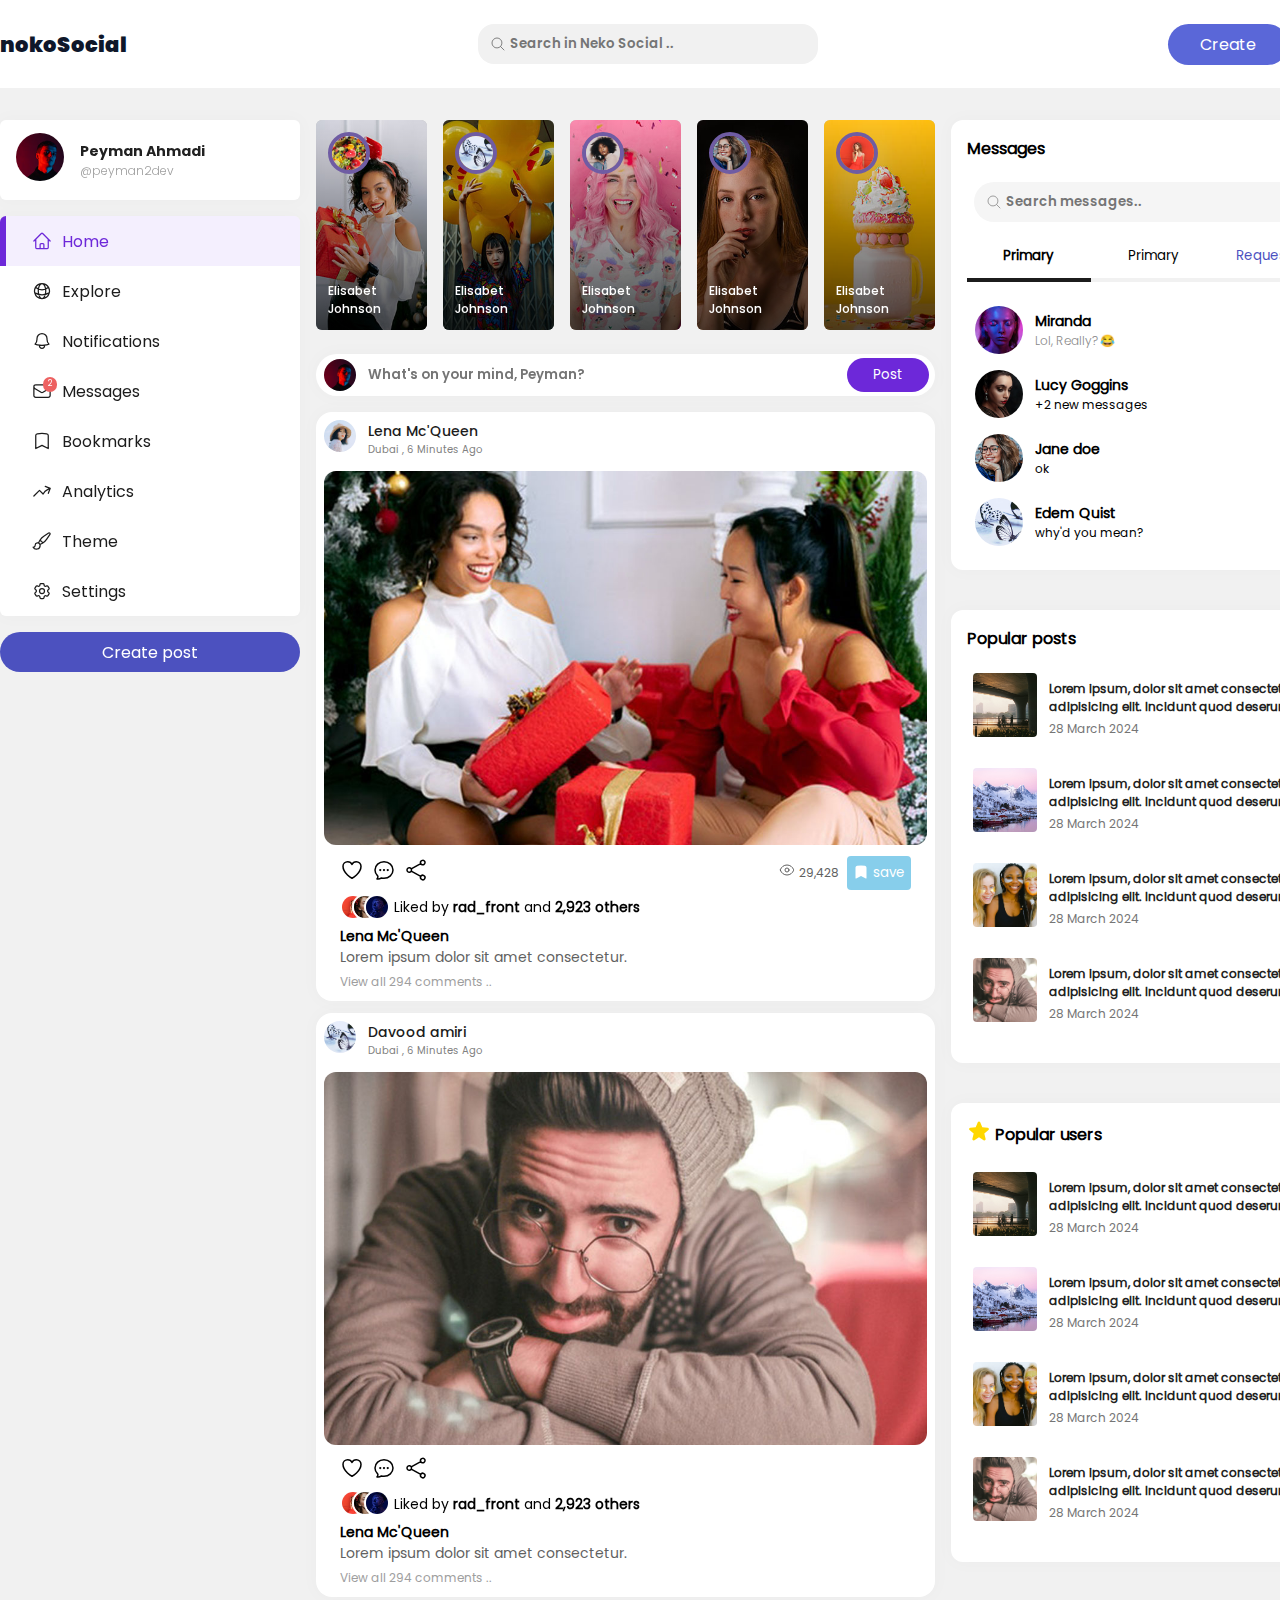
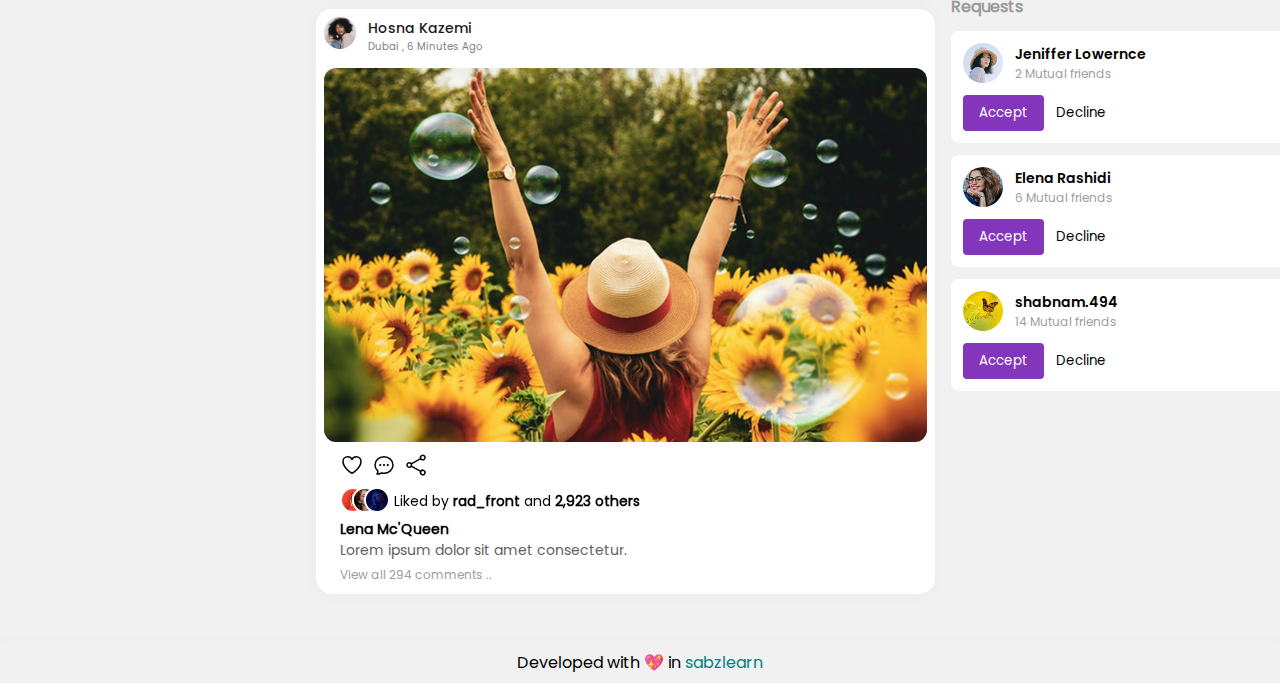
==== index.html @ 1fcd64a7 "Initial App" ====
<!DOCTYPE html>
<html lang="en">
  <head>
    <meta charset="UTF-8" />
    <meta name="viewport" content="width=device-width, initial-scale=1.0" />
    <title>Social App</title>
    <link rel="stylesheet" href="/public/css/index.css" />
    <link rel="stylesheet" href="/public/css/styles.css" />
  </head>

  <body>
    <!-- Header/navbar -->
    <header>
      <nav class="w-full flex-between py-5 container">
        <div>
          <a href="/index.html" class="logo text-xl"> nokoSocial </a>
        </div>
        <div class="relative search-box rounded-xl flex items-center">
          <span class="absolute search-icon top-2-5 left-3">
            <svg
              xmlns="http://www.w3.org/2000/svg"
              fill="none"
              viewBox="0 0 24 24"
              stroke-width="1.5"
              stroke="currentColor"
              class="w-4 h-4"
            >
              <path
                stroke-linecap="round"
                stroke-linejoin="round"
                d="m21 21-5.197-5.197m0 0A7.5 7.5 0 1 0 5.196 5.196a7.5 7.5 0 0 0 10.607 10.607Z"
              />
            </svg>
          </span>
          <input
            placeholder="Search in Neko Social .."
            type="text"
            class="bg-transparent px-8 w-full h-full"
          />
        </div>
        <div class="flex gap-6 items-center">
          <a
            class="create-button bg-indigo-600"
            href="/src/Pages/PostUpload/index.html"
          >
            Create
          </a>
          <div class="w-12 h-12 rounded-full overflow-hidden rounded-full">
            <button
              id="profileButton"
              class="w-full h-full bg-transparent border-none"
            >
              <img
                src="/public/images/profile-8.jpg"
                class="object-cover"
                alt="profile cover"
              />
            </button>
          </div>
        </div>
      </nav>
    </header>

    <!-- Main -->
    <main class="flex gap-4 container my-8">
      <!-- Sidebar -->
      <aside id="sidebar">
        <!-- Profile Card -->
        <article class="profile-card shadow px-4">
          <div>
            <img
              src="/public/images/profile-8.jpg"
              class="w-12 h-12 rounded-full"
              alt="Peyman Ahmadi"
            />
          </div>
          <div>
            <p
              class="user-profile-name text-gray-900 font-Poppins-Bold text-sm"
            >
              Peyman Ahmadi
            </p>
            <p class="font-Poppins-Light text-xs text-gray-500">@peyman2dev</p>
          </div>
        </article>

        <!-- Website Main Links -->
        <section class="my-4 shadow overflow-hidden" id="sidebar-links">
          <div>
            <a class="nav-link active-tab" href="/index.html">
              <div class="flex-center">
                <svg
                  xmlns="http://www.w3.org/2000/svg"
                  fill="none"
                  viewBox="0 0 24 24"
                  stroke-width="1.5"
                  stroke="currentColor"
                  class="w-5 h-5"
                >
                  <path
                    stroke-linecap="round"
                    stroke-linejoin="round"
                    d="m2.25 12 8.954-8.955c.44-.439 1.152-.439 1.591 0L21.75 12M4.5 9.75v10.125c0 .621.504 1.125 1.125 1.125H9.75v-4.875c0-.621.504-1.125 1.125-1.125h2.25c.621 0 1.125.504 1.125 1.125V21h4.125c.621 0 1.125-.504 1.125-1.125V9.75M8.25 21h8.25"
                  />
                </svg>
              </div>
              <div>Home</div>
            </a>
          </div>
          <div>
            <a class="nav-link" href="javascript:void(0)">
              <div class="flex-center">
                <svg
                  xmlns="http://www.w3.org/2000/svg"
                  fill="none"
                  viewBox="0 0 24 24"
                  stroke-width="1.5"
                  stroke="currentColor"
                  class="w-5 h-5"
                >
                  <path
                    stroke-linecap="round"
                    stroke-linejoin="round"
                    d="M12 21a9.004 9.004 0 0 0 8.716-6.747M12 21a9.004 9.004 0 0 1-8.716-6.747M12 21c2.485 0 4.5-4.03 4.5-9S14.485 3 12 3m0 18c-2.485 0-4.5-4.03-4.5-9S9.515 3 12 3m0 0a8.997 8.997 0 0 1 7.843 4.582M12 3a8.997 8.997 0 0 0-7.843 4.582m15.686 0A11.953 11.953 0 0 1 12 10.5c-2.998 0-5.74-1.1-7.843-2.918m15.686 0A8.959 8.959 0 0 1 21 12c0 .778-.099 1.533-.284 2.253m0 0A17.919 17.919 0 0 1 12 16.5c-3.162 0-6.133-.815-8.716-2.247m0 0A9.015 9.015 0 0 1 3 12c0-1.605.42-3.113 1.157-4.418"
                  />
                </svg>
              </div>
              <div>Explore</div>
            </a>
          </div>
          <div>
            <a class="nav-link" href="javascript:void(0)">
              <div class="flex-center">
                <svg
                  xmlns="http://www.w3.org/2000/svg"
                  fill="none"
                  viewBox="0 0 24 24"
                  stroke-width="1.5"
                  stroke="currentColor"
                  class="w-5 h-5"
                >
                  <path
                    stroke-linecap="round"
                    stroke-linejoin="round"
                    d="M14.857 17.082a23.848 23.848 0 0 0 5.454-1.31A8.967 8.967 0 0 1 18 9.75V9A6 6 0 0 0 6 9v.75a8.967 8.967 0 0 1-2.312 6.022c1.733.64 3.56 1.085 5.455 1.31m5.714 0a24.255 24.255 0 0 1-5.714 0m5.714 0a3 3 0 1 1-5.714 0"
                  />
                </svg>
              </div>
              <div>Notifications</div>
            </a>
          </div>
          <div>
            <a class="nav-link" href="javascript:void(0)">
              <div class="relative flex-center">
                <svg
                  xmlns="http://www.w3.org/2000/svg"
                  fill="none"
                  viewBox="0 0 24 24"
                  stroke-width="1.5"
                  stroke="currentColor"
                  class="w-5 h-5"
                >
                  <path
                    stroke-linecap="round"
                    stroke-linejoin="round"
                    d="M21.75 6.75v10.5a2.25 2.25 0 0 1-2.25 2.25h-15a2.25 2.25 0 0 1-2.25-2.25V6.75m19.5 0A2.25 2.25 0 0 0 19.5 4.5h-15a2.25 2.25 0 0 0-2.25 2.25m19.5 0v.243a2.25 2.25 0 0 1-1.07 1.916l-7.5 4.615a2.25 2.25 0 0 1-2.36 0L3.32 8.91a2.25 2.25 0 0 1-1.07-1.916V6.75"
                  />
                </svg>

                <div class="absolute messages-count">2</div>
              </div>
              <div>Messages</div>
            </a>
          </div>
          <div>
            <a class="nav-link" href="/src/Pages/Bookmarks/index.html">
              <div class="flex-center">
                <svg
                  xmlns="http://www.w3.org/2000/svg"
                  fill="none"
                  viewBox="0 0 24 24"
                  stroke-width="1.5"
                  stroke="currentColor"
                  class="w-5 h-5"
                >
                  <path
                    stroke-linecap="round"
                    stroke-linejoin="round"
                    d="M17.593 3.322c1.1.128 1.907 1.077 1.907 2.185V21L12 17.25 4.5 21V5.507c0-1.108.806-2.057 1.907-2.185a48.507 48.507 0 0 1 11.186 0Z"
                  />
                </svg>
              </div>
              <div>Bookmarks</div>
            </a>
          </div>
          <div>
            <a class="nav-link" href="javascript:void(0)">
              <div class="flex-center">
                <svg
                  xmlns="http://www.w3.org/2000/svg"
                  fill="none"
                  viewBox="0 0 24 24"
                  stroke-width="1.5"
                  stroke="currentColor"
                  class="w-5 h-5"
                >
                  <path
                    stroke-linecap="round"
                    stroke-linejoin="round"
                    d="M2.25 18 9 11.25l4.306 4.306a11.95 11.95 0 0 1 5.814-5.518l2.74-1.22m0 0-5.94-2.281m5.94 2.28-2.28 5.941"
                  />
                </svg>
              </div>
              <div>Analytics</div>
            </a>
          </div>
          <div>
            <a id="themeButton" class="nav-link" href="javascript:void(0)">
              <div class="flex-center">
                <svg
                  xmlns="http://www.w3.org/2000/svg"
                  fill="none"
                  viewBox="0 0 24 24"
                  stroke-width="1.5"
                  stroke="currentColor"
                  class="w-5 h-5"
                >
                  <path
                    stroke-linecap="round"
                    stroke-linejoin="round"
                    d="M9.53 16.122a3 3 0 0 0-5.78 1.128 2.25 2.25 0 0 1-2.4 2.245 4.5 4.5 0 0 0 8.4-2.245c0-.399-.078-.78-.22-1.128Zm0 0a15.998 15.998 0 0 0 3.388-1.62m-5.043-.025a15.994 15.994 0 0 1 1.622-3.395m3.42 3.42a15.995 15.995 0 0 0 4.764-4.648l3.876-5.814a1.151 1.151 0 0 0-1.597-1.597L14.146 6.32a15.996 15.996 0 0 0-4.649 4.763m3.42 3.42a6.776 6.776 0 0 0-3.42-3.42"
                  />
                </svg>
              </div>
              <p>Theme</p>
            </a>
          </div>
          <div>
            <a class="nav-link" href="javascript:void(0)">
              <div class="flex-center">
                <svg
                  xmlns="http://www.w3.org/2000/svg"
                  fill="none"
                  viewBox="0 0 24 24"
                  stroke-width="1.5"
                  stroke="currentColor"
                  class="w-5 h-5"
                >
                  <path
                    stroke-linecap="round"
                    stroke-linejoin="round"
                    d="M9.594 3.94c.09-.542.56-.94 1.11-.94h2.593c.55 0 1.02.398 1.11.94l.213 1.281c.063.374.313.686.645.87.074.04.147.083.22.127.325.196.72.257 1.075.124l1.217-.456a1.125 1.125 0 0 1 1.37.49l1.296 2.247a1.125 1.125 0 0 1-.26 1.431l-1.003.827c-.293.241-.438.613-.43.992a7.723 7.723 0 0 1 0 .255c-.008.378.137.75.43.991l1.004.827c.424.35.534.955.26 1.43l-1.298 2.247a1.125 1.125 0 0 1-1.369.491l-1.217-.456c-.355-.133-.75-.072-1.076.124a6.47 6.47 0 0 1-.22.128c-.331.183-.581.495-.644.869l-.213 1.281c-.09.543-.56.94-1.11.94h-2.594c-.55 0-1.019-.398-1.11-.94l-.213-1.281c-.062-.374-.312-.686-.644-.87a6.52 6.52 0 0 1-.22-.127c-.325-.196-.72-.257-1.076-.124l-1.217.456a1.125 1.125 0 0 1-1.369-.49l-1.297-2.247a1.125 1.125 0 0 1 .26-1.431l1.004-.827c.292-.24.437-.613.43-.991a6.932 6.932 0 0 1 0-.255c.007-.38-.138-.751-.43-.992l-1.004-.827a1.125 1.125 0 0 1-.26-1.43l1.297-2.247a1.125 1.125 0 0 1 1.37-.491l1.216.456c.356.133.751.072 1.076-.124.072-.044.146-.086.22-.128.332-.183.582-.495.644-.869l.214-1.28Z"
                  />
                  <path
                    stroke-linecap="round"
                    stroke-linejoin="round"
                    d="M15 12a3 3 0 1 1-6 0 3 3 0 0 1 6 0Z"
                  />
                </svg>
              </div>
              <div>Settings</div>
            </a>
          </div>
        </section>

        <!-- Create a post -->
        <a
          href="/src/Pages/PostUpload/index.html"
          class="h-10 post-create rounded-2xl flex-center text-white bg-indigo-700"
        >
          Create post
        </a>
      </aside>

      <!-- Content / Feeds / Posts -->
      <section id="content">
        <!-- Stories -->
        <div id="stories" class="gap-4">
          <article class="story-card">
            <!-- background -->
            <span class="story-image-card">
              <img
                src="/public/images/story-1.jpg"
                alt="story image"
                class="story-image"
              />
            </span>
            <!-- Profile cover -->
            <div class="story-content">
              <div>
                <img
                  src="/public/images/profile-13.jpg"
                  class="story-profile"
                  alt=""
                />
              </div>

              <div class="story-username">Elisabet Johnson</div>
            </div>
            <div class="gradient-bg"></div>
          </article>
          <article class="story-card">
            <!-- background -->
            <span class="story-image-card">
              <img
                src="/public/images/story-2.jpg"
                alt="story image"
                class="story-image"
              />
            </span>
            <div class="story-content">
              <!-- Profile cover -->
              <div>
                <img
                  src="/public/images/profile-2.jpg"
                  class="story-profile"
                  alt=""
                />
              </div>

              <div class="story-username">Elisabet Johnson</div>
            </div>
            <div class="gradient-bg"></div>
          </article>

          <article class="story-card">
            <!-- background -->
            <span class="story-image-card">
              <img
                src="/public/images/story-3.jpg"
                alt="story image"
                class="story-image"
              />
            </span>
            <div class="story-content">
              <!-- Profile cover -->
              <div>
                <img
                  src="/public/images/profile-3.jpg"
                  class="story-profile"
                  alt=""
                />
              </div>

              <div class="story-username">Elisabet Johnson</div>
            </div>
            <div class="gradient-bg"></div>
          </article>

          <article class="story-card">
            <!-- background -->
            <span class="story-image-card">
              <img
                src="/public/images/story-4.jpg"
                alt="story image"
                class="story-image"
              />
            </span>
            <div class="story-content">
              <!-- Profile cover -->
              <div>
                <img
                  src="/public/images/profile-4.jpg"
                  class="story-profile"
                  alt=""
                />
              </div>

              <div class="story-username">Elisabet Johnson</div>
            </div>
            <div class="gradient-bg"></div>
          </article>

          <article class="story-card">
            <!-- background -->
            <span class="story-image-card">
              <img
                src="./public/images/story-5.jpg"
                alt="story image"
                class="story-image"
              />
            </span>
            <div class="story-content">
              <!-- Profile cover -->
              <div>
                <img
                  src="/public/images/profile-5.jpg"
                  class="story-profile"
                  alt=""
                />
              </div>

              <div class="story-username">Elisabet Johnson</div>
            </div>
            <div class="gradient-bg"></div>
          </article>
        </div>

        <!-- Post Create -->
        <div>
          <div id="tweet-card" class="shadow flex ic">
            <div class="h-full flex-center absolute left-2">
              <span class="w-8 h-8 rounded-full overflow-hidden">
                <img
                  src="/public/images/profile-8.jpg"
                  class="object-cover"
                  alt=""
                />
              </span>
            </div>
            <input
              type="text"
              class="tweet-input"
              placeholder="What's on your mind, Peyman?"
            />
            <button id="tweet-button">Post</button>
          </div>
        </div>

        <!-- Feeds / Posts -->
        <section id="feeds">
          <!-- Feed Card -->
          <article class="feed-card shadow">
            <!-- Feed header -->
            <header>
              <a
                href="/src/Pages/Profiles/Hosna/index.html"
                class="flex items-center gap-3"
              >
                <div>
                  <img
                    src="/public/images/profile-1.jpg"
                    alt="Profile card"
                    class="w-8 rounded-full"
                  />
                </div>
                <div>
                  <p class="font-Poppins-Medium text-sm twitter-name">
                    Lena Mc'Queen
                  </p>
                  <p class="tweet-time">
                    <span>Dubai</span>
                    ,
                    <span>6 Minutes Ago</span>
                  </p>
                </div>
              </a>
            </header>

            <!-- Feed body -->
            <main class="tweet-body">
              <img
                clas
                src="/public/images/feed-1.jpg"
                class="tweet-image object-cover"
                alt=""
              />
            </main>

            <!-- Feed footer -->
            <footer class="px-4">
              <!-- Like & Comment Share / Views & Save Button -->
              <section class="flex items-center justify-between">
                <div class="flex items-center gap-2">
                  <button title="like" class="max-w-max">
                    <svg
                      xmlns="http://www.w3.org/2000/svg"
                      fill="none"
                      viewBox="0 0 24 24"
                      stroke-width="1.5"
                      stroke="currentColor"
                      class="w-6 h-6"
                    >
                      <path
                        stroke-linecap="round"
                        stroke-linejoin="round"
                        d="M21 8.25c0-2.485-2.099-4.5-4.688-4.5-1.935 0-3.597 1.126-4.312 2.733-.715-1.607-2.377-2.733-4.313-2.733C5.1 3.75 3 5.765 3 8.25c0 7.22 9 12 9 12s9-4.78 9-12Z"
                      />
                    </svg>
                  </button>
                  <button title="comment" class="max-w-max">
                    <svg
                      xmlns="http://www.w3.org/2000/svg"
                      fill="none"
                      viewBox="0 0 24 24"
                      stroke-width="1.5"
                      stroke="currentColor"
                      class="w-6 h-6"
                    >
                      <path
                        stroke-linecap="round"
                        stroke-linejoin="round"
                        d="M8.625 12a.375.375 0 1 1-.75 0 .375.375 0 0 1 .75 0Zm0 0H8.25m4.125 0a.375.375 0 1 1-.75 0 .375.375 0 0 1 .75 0Zm0 0H12m4.125 0a.375.375 0 1 1-.75 0 .375.375 0 0 1 .75 0Zm0 0h-.375M21 12c0 4.556-4.03 8.25-9 8.25a9.764 9.764 0 0 1-2.555-.337A5.972 5.972 0 0 1 5.41 20.97a5.969 5.969 0 0 1-.474-.065 4.48 4.48 0 0 0 .978-2.025c.09-.457-.133-.901-.467-1.226C3.93 16.178 3 14.189 3 12c0-4.556 4.03-8.25 9-8.25s9 3.694 9 8.25Z"
                      />
                    </svg>
                  </button>
                  <button title="comment" class="max-w-max">
                    <svg
                      xmlns="http://www.w3.org/2000/svg"
                      fill="none"
                      viewBox="0 0 24 24"
                      stroke-width="1.5"
                      stroke="currentColor"
                      class="w-6 h-6"
                    >
                      <path
                        stroke-linecap="round"
                        stroke-linejoin="round"
                        d="M7.217 10.907a2.25 2.25 0 1 0 0 2.186m0-2.186c.18.324.283.696.283 1.093s-.103.77-.283 1.093m0-2.186 9.566-5.314m-9.566 7.5 9.566 5.314m0 0a2.25 2.25 0 1 0 3.935 2.186 2.25 2.25 0 0 0-3.935-2.186Zm0-12.814a2.25 2.25 0 1 0 3.933-2.185 2.25 2.25 0 0 0-3.933 2.185Z"
                      />
                    </svg>
                  </button>
                </div>

                <!-- Views, Save -->
                <div class="flex items-center gap-2 justify-between">
                  <!-- Views -->
                  <div class="flex items-center gap-1 text-xs text-gray-700">
                    <span>
                      <svg
                        xmlns="http://www.w3.org/2000/svg"
                        fill="none"
                        viewBox="0 0 24 24"
                        stroke-width="1.5"
                        stroke="currentColor"
                        class="w-4 h-4"
                      >
                        <path
                          stroke-linecap="round"
                          stroke-linejoin="round"
                          d="M2.036 12.322a1.012 1.012 0 0 1 0-.639C3.423 7.51 7.36 4.5 12 4.5c4.638 0 8.573 3.007 9.963 7.178.07.207.07.431 0 .639C20.577 16.49 16.64 19.5 12 19.5c-4.638 0-8.573-3.007-9.963-7.178Z"
                        />
                        <path
                          stroke-linecap="round"
                          stroke-linejoin="round"
                          d="M15 12a3 3 0 1 1-6 0 3 3 0 0 1 6 0Z"
                        />
                      </svg>
                    </span>
                    <span class="text-xs"> 29,428 </span>
                  </div>

                  <!-- save button -->
                  <div class="max-h-max">
                    <button class="save-button">
                      <span>
                        <svg
                          xmlns="http://www.w3.org/2000/svg"
                          viewBox="0 0 24 24"
                          fill="currentColor"
                          class="w-4 h-4"
                        >
                          <path
                            fill-rule="evenodd"
                            d="M6.32 2.577a49.255 49.255 0 0 1 11.36 0c1.497.174 2.57 1.46 2.57 2.93V21a.75.75 0 0 1-1.085.67L12 18.089l-7.165 3.583A.75.75 0 0 1 3.75 21V5.507c0-1.47 1.073-2.756 2.57-2.93Z"
                            clip-rule="evenodd"
                          />
                        </svg>
                      </span>
                      <span> save </span>
                    </button>
                  </div>
                </div>
              </section>

              <!-- Likes count -->
              <div class="mt-1 flex items-center relative">
                <div class="liked-by-wrapper relative block">
                  <span>
                    <img
                      src="./public/images/profile-5.jpg"
                      class="likedBy"
                      alt=""
                    />
                  </span>
                  <span>
                    <img
                      src="./public/images/profile-6.jpg"
                      class="likedBy left-3 z-10"
                      alt=""
                    />
                  </span>
                  <span> </span>
                  <img
                    src="./public/images/profile-7.jpg"
                    class="likedBy left-6 z-20"
                    alt=""
                  />
                </div>

                <div class="text-sm">
                  <span> Liked by </span>
                  <span>
                    <strong> rad_front </strong>
                  </span>
                  <span> and </span>
                  <span>
                    <strong> 2,923 others </strong>
                  </span>
                </div>
              </div>

              <!-- User Infos (name, description) -->
              <div class="mt-1 text-sm gap-1">
                <span>
                  <strong> Lena Mc'Queen </strong>
                </span>
                <p class="text-gray-700">
                  Lorem ipsum dolor sit amet consectetur.
                </p>
              </div>

              <!-- View all comments -->
              <div>
                <button class="text-xs max-w-max text-gray-500">
                  View all 294 comments ..
                </button>
              </div>
            </footer>
          </article>

          <!-- Feed Card -->
          <article class="feed-card shadow">
            <header>
              <a
                href="/src/Pages/Profiles/Hosna/index.html"
                class="flex items-center gap-3"
              >
                <div>
                  <img
                    src="/public/images/profile-2.jpg"
                    alt="Profile card"
                    class="w-8 rounded-full"
                  />
                </div>
                <div>
                  <p class="font-Poppins-Medium text-sm twitter-name">
                    Davood amiri
                  </p>
                  <p class="tweet-time">
                    <span>Dubai</span>
                    ,
                    <span>6 Minutes Ago</span>
                  </p>
                </div>
              </a>
            </header>
            <main class="tweet-body">
              <img
                clas
                src="/public/images/feed-2.jpg"
                class="tweet-image object-cover"
                alt=""
              />
            </main>
            <footer class="px-4">
              <div class="flex items-center gap-2">
                <button title="like" class="max-w-max">
                  <svg
                    xmlns="http://www.w3.org/2000/svg"
                    fill="none"
                    viewBox="0 0 24 24"
                    stroke-width="1.5"
                    stroke="currentColor"
                    class="w-6 h-6"
                  >
                    <path
                      stroke-linecap="round"
                      stroke-linejoin="round"
                      d="M21 8.25c0-2.485-2.099-4.5-4.688-4.5-1.935 0-3.597 1.126-4.312 2.733-.715-1.607-2.377-2.733-4.313-2.733C5.1 3.75 3 5.765 3 8.25c0 7.22 9 12 9 12s9-4.78 9-12Z"
                    />
                  </svg>
                </button>
                <button title="comment" class="max-w-max">
                  <svg
                    xmlns="http://www.w3.org/2000/svg"
                    fill="none"
                    viewBox="0 0 24 24"
                    stroke-width="1.5"
                    stroke="currentColor"
                    class="w-6 h-6"
                  >
                    <path
                      stroke-linecap="round"
                      stroke-linejoin="round"
                      d="M8.625 12a.375.375 0 1 1-.75 0 .375.375 0 0 1 .75 0Zm0 0H8.25m4.125 0a.375.375 0 1 1-.75 0 .375.375 0 0 1 .75 0Zm0 0H12m4.125 0a.375.375 0 1 1-.75 0 .375.375 0 0 1 .75 0Zm0 0h-.375M21 12c0 4.556-4.03 8.25-9 8.25a9.764 9.764 0 0 1-2.555-.337A5.972 5.972 0 0 1 5.41 20.97a5.969 5.969 0 0 1-.474-.065 4.48 4.48 0 0 0 .978-2.025c.09-.457-.133-.901-.467-1.226C3.93 16.178 3 14.189 3 12c0-4.556 4.03-8.25 9-8.25s9 3.694 9 8.25Z"
                    />
                  </svg>
                </button>
                <button title="comment" class="max-w-max">
                  <svg
                    xmlns="http://www.w3.org/2000/svg"
                    fill="none"
                    viewBox="0 0 24 24"
                    stroke-width="1.5"
                    stroke="currentColor"
                    class="w-6 h-6"
                  >
                    <path
                      stroke-linecap="round"
                      stroke-linejoin="round"
                      d="M7.217 10.907a2.25 2.25 0 1 0 0 2.186m0-2.186c.18.324.283.696.283 1.093s-.103.77-.283 1.093m0-2.186 9.566-5.314m-9.566 7.5 9.566 5.314m0 0a2.25 2.25 0 1 0 3.935 2.186 2.25 2.25 0 0 0-3.935-2.186Zm0-12.814a2.25 2.25 0 1 0 3.933-2.185 2.25 2.25 0 0 0-3.933 2.185Z"
                    />
                  </svg>
                </button>
              </div>

              <div class="mt-1 flex items-center relative">
                <div class="liked-by-wrapper relative block">
                  <span>
                    <img
                      src="./public/images/profile-5.jpg"
                      class="likedBy"
                      alt=""
                    />
                  </span>
                  <span>
                    <img
                      src="./public/images/profile-6.jpg"
                      class="likedBy left-3 z-10"
                      alt=""
                    />
                  </span>
                  <span>
                    <img
                      src="./public/images/profile-7.jpg"
                      class="likedBy left-6 z-20"
                      alt=""
                    />
                  </span>
                </div>
                <div class="text-sm">
                  <span> Liked by </span>
                  <span>
                    <strong> rad_front </strong>
                  </span>
                  <span> and </span>
                  <span>
                    <strong> 2,923 others </strong>
                  </span>
                </div>
              </div>
              <div class="mt-1 text-sm gap-1">
                <span>
                  <strong> Lena Mc'Queen </strong>
                </span>
                <p class="text-gray-700">
                  Lorem ipsum dolor sit amet consectetur.
                </p>
              </div>
              <div>
                <button class="text-xs max-w-max text-gray-500">
                  View all 294 comments ..
                </button>
              </div>
            </footer>
          </article>

          <!-- Feed Card -->
          <article class="feed-card shadow">
            <header>
              <a
                href="/src/Pages/Profiles/Hosna/index.html"
                class="flex items-center gap-3"
              >
                <div>
                  <img
                    src="/public/images/profile-3.jpg"
                    alt="Profile card"
                    class="w-8 rounded-full"
                  />
                </div>
                <div>
                  <p class="font-Poppins-Medium text-sm twitter-name">
                    Hosna Kazemi
                  </p>
                  <p class="tweet-time">
                    <span>Dubai</span>
                    ,
                    <span>6 Minutes Ago</span>
                  </p>
                </div>
              </a>
            </header>
            <main class="tweet-body">
              <img
                clas
                src="/public/images/feed-3.jpg"
                class="tweet-image object-cover"
                alt=""
              />
            </main>
            <footer class="px-4">
              <div class="flex items-center gap-2">
                <button title="like" class="max-w-max">
                  <svg
                    xmlns="http://www.w3.org/2000/svg"
                    fill="none"
                    viewBox="0 0 24 24"
                    stroke-width="1.5"
                    stroke="currentColor"
                    class="w-6 h-6"
                  >
                    <path
                      stroke-linecap="round"
                      stroke-linejoin="round"
                      d="M21 8.25c0-2.485-2.099-4.5-4.688-4.5-1.935 0-3.597 1.126-4.312 2.733-.715-1.607-2.377-2.733-4.313-2.733C5.1 3.75 3 5.765 3 8.25c0 7.22 9 12 9 12s9-4.78 9-12Z"
                    />
                  </svg>
                </button>
                <button title="comment" class="max-w-max">
                  <svg
                    xmlns="http://www.w3.org/2000/svg"
                    fill="none"
                    viewBox="0 0 24 24"
                    stroke-width="1.5"
                    stroke="currentColor"
                    class="w-6 h-6"
                  >
                    <path
                      stroke-linecap="round"
                      stroke-linejoin="round"
                      d="M8.625 12a.375.375 0 1 1-.75 0 .375.375 0 0 1 .75 0Zm0 0H8.25m4.125 0a.375.375 0 1 1-.75 0 .375.375 0 0 1 .75 0Zm0 0H12m4.125 0a.375.375 0 1 1-.75 0 .375.375 0 0 1 .75 0Zm0 0h-.375M21 12c0 4.556-4.03 8.25-9 8.25a9.764 9.764 0 0 1-2.555-.337A5.972 5.972 0 0 1 5.41 20.97a5.969 5.969 0 0 1-.474-.065 4.48 4.48 0 0 0 .978-2.025c.09-.457-.133-.901-.467-1.226C3.93 16.178 3 14.189 3 12c0-4.556 4.03-8.25 9-8.25s9 3.694 9 8.25Z"
                    />
                  </svg>
                </button>
                <button title="comment" class="max-w-max">
                  <svg
                    xmlns="http://www.w3.org/2000/svg"
                    fill="none"
                    viewBox="0 0 24 24"
                    stroke-width="1.5"
                    stroke="currentColor"
                    class="w-6 h-6"
                  >
                    <path
                      stroke-linecap="round"
                      stroke-linejoin="round"
                      d="M7.217 10.907a2.25 2.25 0 1 0 0 2.186m0-2.186c.18.324.283.696.283 1.093s-.103.77-.283 1.093m0-2.186 9.566-5.314m-9.566 7.5 9.566 5.314m0 0a2.25 2.25 0 1 0 3.935 2.186 2.25 2.25 0 0 0-3.935-2.186Zm0-12.814a2.25 2.25 0 1 0 3.933-2.185 2.25 2.25 0 0 0-3.933 2.185Z"
                    />
                  </svg>
                </button>
              </div>

              <div class="mt-1 flex items-center relative">
                <div class="liked-by-wrapper relative block">
                  <span>
                    <img
                      src="./public/images/profile-5.jpg"
                      class="likedBy"
                      alt=""
                    />
                  </span>
                  <span>
                    <img
                      src="./public/images/profile-6.jpg"
                      class="likedBy left-3 z-10"
                      alt=""
                    />
                  </span>
                  <span>
                    <img
                      src="./public/images/profile-7.jpg"
                      class="likedBy left-6 z-20"
                      alt=""
                    />
                  </span>
                </div>
                <div class="text-sm">
                  <span> Liked by </span>
                  <span>
                    <strong> rad_front </strong>
                  </span>
                  <span> and </span>
                  <span>
                    <strong> 2,923 others </strong>
                  </span>
                </div>
              </div>
              <div class="mt-1 text-sm gap-1">
                <span>
                  <strong> Lena Mc'Queen </strong>
                </span>
                <p class="text-gray-700">
                  Lorem ipsum dolor sit amet consectetur.
                </p>
              </div>
              <div>
                <button class="text-xs max-w-max text-gray-500">
                  View all 294 comments ..
                </button>
              </div>
            </footer>
          </article>
        </section>
      </section>

      <!-- (Right Sidebar) Messages, Requests -->
      <aside id="right-sidebar">
        <!-- Messages -->
        <section id="messages" class="w-full p-4 bg-white rounded-lg shadow">
          <header>
            <div class="flex justify-between">
              <p>
                <strong> Messages </strong>
              </p>
              <button class="max-w-max">
                <svg
                  xmlns="http://www.w3.org/2000/svg"
                  fill="none"
                  viewBox="0 0 24 24"
                  stroke-width="1.5"
                  stroke="currentColor"
                  class="w-6 h-6"
                >
                  <path
                    stroke-linecap="round"
                    stroke-linejoin="round"
                    d="m16.862 4.487 1.687-1.688a1.875 1.875 0 1 1 2.652 2.652L10.582 16.07a4.5 4.5 0 0 1-1.897 1.13L6 18l.8-2.685a4.5 4.5 0 0 1 1.13-1.897l8.932-8.931Zm0 0L19.5 7.125M18 14v4.75A2.25 2.25 0 0 1 15.75 21H5.25A2.25 2.25 0 0 1 3 18.75V8.25A2.25 2.25 0 0 1 5.25 6H10"
                  />
                </svg>
              </button>
            </div>
            <div class="mt-4">
              <div id="direct-search">
                <span class="absolute top-2-5 left-3 text-gray-500">
                  <svg
                    xmlns="http://www.w3.org/2000/svg"
                    fill="none"
                    viewBox="0 0 24 24"
                    stroke-width="1.5"
                    stroke="currentColor"
                    class="w-4 h-4"
                  >
                    <path
                      stroke-linecap="round"
                      stroke-linejoin="round"
                      d="m21 21-5.197-5.197m0 0A7.5 7.5 0 1 0 5.196 5.196a7.5 7.5 0 0 0 10.607 10.607Z"
                    />
                  </svg>
                </span>
                <input
                  type="text"
                  id="direact-search_input"
                  class="px-8"
                  placeholder="Search messages.."
                />
              </div>
            </div>

            <div id="direct-buttons">
              <button class="direct-button active-button">Primary</button>
              <button class="direct-button">Primary</button>
              <button class="direct-button text-indigo-700">Requests(7)</button>
            </div>
          </header>
          <main class="mt-4">
            <article class="direct-chat">
              <div class="w-12 flex-center">
                <img
                  src="/public/images/profile-10.jpg"
                  class="rounded-full object-cover"
                  alt=""
                />
              </div>
              <div>
                <p class="direct-username">
                  <strong> Miranda </strong>
                </p>
                <p class="direct-sm-message readed-msg">Lol, Really? 😂</p>
              </div>
            </article>

            <article class="direct-chat">
              <div class="w-12 flex-center">
                <img
                  src="/public/images/profile-12.jpg"
                  class="rounded-full object-cover"
                  alt=""
                />
              </div>
              <div>
                <p class="direct-username">
                  <strong> Lucy Goggins </strong>
                </p>
                <p class="direct-sm-message unread-messages">+2 new messages</p>
              </div>
            </article>

            <article class="direct-chat">
              <div class="w-12 flex-center">
                <img
                  src="/public/images/profile-4.jpg"
                  class="rounded-full object-cover"
                  alt=""
                />
              </div>
              <div>
                <p class="direct-username">
                  <strong> Jane doe </strong>
                </p>
                <p class="direct-sm-message unread-messages">ok</p>
              </div>
            </article>

            <article class="direct-chat">
              <div class="w-12 flex-center">
                <img
                  src="/public/images/profile-2.jpg"
                  class="rounded-full object-cover"
                  alt=""
                />
              </div>
              <div>
                <p class="direct-username">
                  <strong> Edem Quist </strong>
                </p>
                <p class="direct-sm-message unread-messages">why'd you mean?</p>
              </div>
            </article>
          </main>
        </section>

        <!-- Popular Posts -->
        <section
          id="popular-posts"
          class="w-full mt-10 p-4 bg-white rounded-lg shadow"
        >
          <header>
            <div class="flex justify-between">
              <p>
                <strong> Popular posts </strong>
              </p>
            </div>
          </header>
          <main class="mt-4">
            <article class="popular-post">
              <div class="">
                <img
                  src="/public/images/feed-10.jpg"
                  class="popular-post_icon"
                  alt=""
                />
              </div>
              <div>
                <p class="text-xs mb-1 text-gray-900 line-clamp-2">
                  <strong>
                    Lorem ipsum, dolor sit amet consectetur adipisicing elit.
                    Incidunt quod deserunt distinctio.
                  </strong>
                </p>
                <div class="text-gray-600 text-xs">
                  <p>28 March 2024</p>
                </div>
              </div>
            </article>

            <article class="popular-post">
              <div class="">
                <img
                  src="/public/images/feed-9.jpg"
                  class="popular-post_icon"
                  alt=""
                />
              </div>
              <div>
                <p class="text-xs mb-1 text-gray-900 line-clamp-2">
                  <strong>
                    Lorem ipsum, dolor sit amet consectetur adipisicing elit.
                    Incidunt quod deserunt distinctio.
                  </strong>
                </p>
                <div class="text-gray-600 text-xs">
                  <p>28 March 2024</p>
                </div>
              </div>
            </article>

            <article class="popular-post">
              <div class="">
                <img
                  src="/public/images/feed-4.jpg"
                  class="popular-post_icon"
                  alt=""
                />
              </div>
              <div>
                <p class="text-xs mb-1 text-gray-900 line-clamp-2">
                  <strong>
                    Lorem ipsum, dolor sit amet consectetur adipisicing elit.
                    Incidunt quod deserunt distinctio.
                  </strong>
                </p>
                <div class="text-gray-600 text-xs">
                  <p>28 March 2024</p>
                </div>
              </div>
            </article>

            <article class="popular-post">
              <div class="">
                <img
                  src="/public/images/feed-2.jpg"
                  class="popular-post_icon"
                  alt=""
                />
              </div>
              <div>
                <p class="text-xs mb-1 text-gray-900 line-clamp-2">
                  <strong>
                    Lorem ipsum, dolor sit amet consectetur adipisicing elit.
                    Incidunt quod deserunt distinctio.
                  </strong>
                </p>
                <div class="text-gray-600 text-xs">
                  <p>28 March 2024</p>
                </div>
              </div>
            </article>
          </main>
        </section>

        <!-- Popular users -->
        <section
          id="popular-users"
          class="w-full mt-10 p-4 bg-white rounded-lg shadow"
        >
          <header>
            <div class="flex justify-between gap-1">
              <div class="flex items-center gap-1">
                <span class="text-gold"
                  ><svg
                    xmlns="http://www.w3.org/2000/svg"
                    viewBox="0 0 24 24"
                    fill="currentColor"
                    class="w-6 h-6"
                  >
                    <path
                      fill-rule="evenodd"
                      d="M10.788 3.21c.448-1.077 1.976-1.077 2.424 0l2.082 5.006 5.404.434c1.164.093 1.636 1.545.749 2.305l-4.117 3.527 1.257 5.273c.271 1.136-.964 2.033-1.96 1.425L12 18.354 7.373 21.18c-.996.608-2.231-.29-1.96-1.425l1.257-5.273-4.117-3.527c-.887-.76-.415-2.212.749-2.305l5.404-.434 2.082-5.005Z"
                      clip-rule="evenodd"
                    />
                  </svg>
                </span>
                <p>
                  <strong> Popular users </strong>
                </p>
              </div>
            </div>
          </header>
          <main class="mt-4">
            <article class="popular-post">
              <div class="">
                <img
                  src="/public/images/feed-10.jpg"
                  class="popular-post_icon"
                  alt=""
                />
              </div>
              <div>
                <p class="text-xs mb-1 text-gray-900 line-clamp-2">
                  <strong>
                    Lorem ipsum, dolor sit amet consectetur adipisicing elit.
                    Incidunt quod deserunt distinctio.
                  </strong>
                </p>
                <div class="text-gray-600 text-xs">
                  <p>28 March 2024</p>
                </div>
              </div>
            </article>

            <article class="popular-post">
              <div class="">
                <img
                  src="/public/images/feed-9.jpg"
                  class="popular-post_icon"
                  alt=""
                />
              </div>
              <div>
                <p class="text-xs mb-1 text-gray-900 line-clamp-2">
                  <strong>
                    Lorem ipsum, dolor sit amet consectetur adipisicing elit.
                    Incidunt quod deserunt distinctio.
                  </strong>
                </p>
                <div class="text-gray-600 text-xs">
                  <p>28 March 2024</p>
                </div>
              </div>
            </article>

            <article class="popular-post">
              <div class="">
                <img
                  src="/public/images/feed-4.jpg"
                  class="popular-post_icon"
                  alt=""
                />
              </div>
              <div>
                <p class="text-xs mb-1 text-gray-900 line-clamp-2">
                  <strong>
                    Lorem ipsum, dolor sit amet consectetur adipisicing elit.
                    Incidunt quod deserunt distinctio.
                  </strong>
                </p>
                <div class="text-gray-600 text-xs">
                  <p>28 March 2024</p>
                </div>
              </div>
            </article>

            <article class="popular-post">
              <div class="">
                <img
                  src="/public/images/feed-2.jpg"
                  class="popular-post_icon"
                  alt=""
                />
              </div>
              <div>
                <p class="text-xs mb-1 text-gray-900 line-clamp-2">
                  <strong>
                    Lorem ipsum, dolor sit amet consectetur adipisicing elit.
                    Incidunt quod deserunt distinctio.
                  </strong>
                </p>
                <div class="text-gray-600 text-xs">
                  <p>28 March 2024</p>
                </div>
              </div>
            </article>
          </main>
        </section>

        <!-- Requests -->
        <section id="requests">
          <h4>Requests</h4>
          <section>
            <article class="request-card">
              <div class="flex mb-3 items-center gap-3">
                <div class="w-10 h-10 rounded-full overflow-hidden">
                  <img
                    src="/public/images/profile-1.jpg"
                    class="object-cover w-full h-full"
                    alt=""
                  />
                </div>
                <div>
                  <p class="text-sm font-Poppins-SemiBold">Jeniffer Lowernce</p>
                  <p class="text-xs text-gray-500">2 Mutual friends</p>
                </div>
              </div>
              <div class="flex items-center gap-3">
                <button class="accept-button max-w-max">Accept</button>
                <button class="decline-button max-w-max">Decline</button>
              </div>
            </article>

            <article class="request-card">
              <div class="flex mb-3 items-center gap-3">
                <div class="w-10 h-10 rounded-full overflow-hidden">
                  <img
                    src="/public/images/profile-4.jpg"
                    class="object-cover w-full h-full"
                    alt=""
                  />
                </div>
                <div>
                  <p class="text-sm font-Poppins-SemiBold">Elena Rashidi</p>
                  <p class="text-xs text-gray-500">6 Mutual friends</p>
                </div>
              </div>
              <div class="flex items-center gap-3">
                <button class="accept-button max-w-max">Accept</button>
                <button class="decline-button max-w-max">Decline</button>
              </div>
            </article>

            <article class="request-card">
              <div class="flex mb-3 items-center gap-3">
                <div class="w-10 h-10 rounded-full overflow-hidden">
                  <img
                    src="/public/images/profile-14.jpg"
                    class="object-cover w-full h-full"
                    alt=""
                  />
                </div>
                <div>
                  <p class="text-sm font-Poppins-SemiBold">shabnam.494</p>
                  <p class="text-xs text-gray-500">14 Mutual friends</p>
                </div>
              </div>
              <div class="flex items-center gap-3">
                <button class="accept-button max-w-max">Accept</button>
                <button class="decline-button max-w-max">Decline</button>
              </div>
            </article>
          </section>
        </section>
      </aside>
    </main>

    <!-- Modals -->
    <section class="fixed"></section>

    <!-- Application  Footer -->
    <footer id="footer" class="flex-center py-2 shadow">
      <p>Developed with 💖 in <a href="https://sabzlearn.ir">sabzlearn</a></p>
    </footer>

    <script type="module" src="/src/Functions/index.js"></script>
  </body>
</html>
---- public/css/index.css ----
/* Normilizing the application styles  */
* {
    padding: 0;
    margin: 0;
    box-sizing: border-box;
}

:root {
    --main-purple: #7c3aed,
}

input {
    outline: none;
    border: none;
    width: 100%;
    height: 100%;
    background: transparent;
    font-family: 'Poppins-Regular' !important;
}

.max-w-max {
    width: max-content;
}

.max-h-max {
    height: max-content;
}

.extra-small-font {
    font-size: 11px;
}

a {
    list-style: none;
    text-decoration: none;
}

/* Application Fonts */
@font-face {
    font-family: 'Poppins-Light';
    src: url(../fonts/Poppins/Poppins-Light.ttf);
}

@font-face {
    font-family: 'Poppins-Regular';
    src: url(../fonts/Poppins/Poppins-Regular.ttf);
}

@font-face {
    font-family: 'Poppins-Medium';
    src: url(../fonts/Poppins/Poppins-Medium.ttf);
}

@font-face {
    font-family: 'Poppins-SemiBold';
    src: url(../fonts/Poppins/Poppins-SemiBold.ttf);
}

@font-face {
    font-family: 'Poppins-Bold';
    src: url(../fonts/Poppins/Poppins-Bold.ttf);
}

@font-face {
    font-family: 'Poppins-ExtraBold';
    src: url(../fonts/Poppins/Poppins-ExtraBold.ttf);
}

@font-face {
    font-family: 'Poppins-Black';
    src: url(../fonts/Poppins/Poppins-Black.ttf);
}

/* Container */
.container {
    margin: 0 auto;
    width: 1360px !important;
}

@media screen and (max-width:1200px) {
    .container {
        max-width: 1200px;
    }
}

@media screen and (max-width:992px) {
    .container {
        max-width: 992px;
    }
}

@media screen and (max-width:768px) {
    .container {
        max-width: 768px;
    }
}

@media screen and (max-width:578px) {
    .container {
        max-width: 578px;
    }
}

span strong {
    cursor: pointer;
}

.url {
    color: rgb(139, 59, 196);
    transition: all ease 200ms;
    font-weight: bold;
}

.url:hover {
    color: rgb(115, 29, 177);

}

.cursor-pointer {
    cursor: pointer;
}

/* Application Reusable classes */

.flex {
    display: flex;
}

.flex-wrap {
    flex-wrap: wrap;
}

.justify-content-center {
    justify-content: center;
}

.items-center {
    align-items: center;
}

.gap-px {
    gap: 1px;
}

.gap-1 {
    gap: 4px
}

.gap-2 {
    gap: 8px;
}

.gap-3 {
    gap: 12px;
}

.gap-4 {
    gap: 16px;
}

.gap-5 {
    gap: 20px;
}

.gap-6 {
    gap: 24px;
}

.gap-7 {
    gap: 28px;
}

.gap-8 {
    gap: 32px;
}

.gap-9 {
    gap: 36px;
}

.gap-10 {
    gap: 40px;
}

.flex-center {
    display: flex;
    justify-content: center;
    align-items: center;
}

.flex-items-center {
    display: flex;
    align-items: center;
}

a:visited {
    color: #212121;
}


.inline-block {
    display: inline-block;
}

.flex-col {
    flex-direction: column;
}

.flex-between {
    display: flex;
    align-items: center;
    justify-content: space-between;
}


.justify-end {
    justify-content: end;
}

.justify-center {
    justify-content: center;
}

.w-full {
    width: 100%;
}


.py-1 {
    padding: 4px 0;
}

.py-2 {
    padding: 8px 0;
}

.py-3 {
    padding: 12px 0;
}

.py-4 {
    padding: 16px 0;
}

.py-5 {
    padding: 20px 0;
}

.py-6 {
    padding: 24px 0;
}

.py-7 {
    padding: 28px 0;
}

.py-8 {
    padding: 32px 0;
}

.py-9 {
    padding: 36px 0;
}

.py-10 {
    padding: 40px 0;
}


.px-1 {
    padding: 0 4px;
}

.px-2 {
    padding: 0 8px;
}

.px-3 {
    padding: 0 12px;
}

.line-clamp-2 {
    display: -webkit-box;
    -webkit-line-clamp:2;
    -webkit-box-orient: vertical;  
    overflow: hidden;
}

.text-gold {
    color: gold;
}

.px-4 {
    padding: 0 16px;
}

.px-5 {
    padding: 0 20px;
}

.px-6 {
    padding: 0 24px;
}

.px-7 {
    padding: 0 28px;
}

.px-8 {
    padding: 0 32px;
}

.px-9 {
    padding: 0 36px;
}

.px-10 {
    padding: 0 40px;
}

.pl-1 {
    padding-left: 4px;
}

.pl-2 {
    padding-left: 8px;
}

.pl-3 {
    padding-left: 12px;
}

.pl-4 {
    padding-left: 16px;
}

.pl-5 {
    padding-left: 20px;
}

.pl-6 {
    padding-left: 24px;
}

.pl-7 {
    padding-left: 28px;
}

.pl-8 {
    padding-left: 32px;
}

.pl-9 {
    padding-left: 36px;
}

.pl-10 {
    padding-left: 40px;
}

.pr-1 {
    padding-right: 4px;
}

.pr-2 {
    padding-right: 8px;
}

.pr-3 {
    padding-right: 12px;
}

.pr-4 {
    padding-right: 16px;
}

.pr-5 {
    padding-right: 20px;
}

.pr-6 {
    padding-right: 24px;
}

.pr-7 {
    padding-right: 28px;
}

.pr-8 {
    padding-right: 32px;
}

.pr-9 {
    padding-right: 36px;
}

.pr-10 {
    padding-right: 40px;
}

.p-1 {
    padding: 4px;
}

.p-2 {
    padding: 8px;
}

.p-3 {
    padding: 12px;
}

.p-4 {
    padding: 16px;
}

.p-5 {
    padding: 20px;
}

.p-6 {
    padding: 24px;
}

.p-7 {
    padding: 28px;
}

.p-8 {
    padding: 32px;
}

.p-9 {
    padding: 36px;
}

.p-10 {
    padding: 40px;
}


.bg-white {
    background: white;
}

.text-base {
    font-size: 16;
}

.text-sm {
    font-size: 14px;
}

.text-xs {
    font-size: 12px;
}

.text-lg {
    font-size: 18px;
}

.text-xl {
    font-size: 21px;
}

.text-2xl {
    font-size: 24px;
}

.text-3xl {
    font-size: 32px;
}

.text-4xl {
    font-size: 36px;
}

.text-5xl {
    font-size: 40px;
}

.text-6xl {
    font-size: 48px;
}

.h-1 {
    height: 4px;
}

.h-2 {
    height: 8px;
}

.h-3 {
    height: 12px;
}

.h-4 {
    height: 16px;
}

.h-5 {
    height: 20px;
}

.h-6 {
    height: 24px;
}

.h-7 {
    height: 28px;
}

.h-8 {
    height: 32px;
}

.h-9 {
    height: 36px;
}

.h-10 {
    height: 40px;
}


.h-full {
    height: 100%;
}


.w-1 {
    width: 4px;
}

.w-2 {
    width: 8px;
}

.w-3 {
    width: 12px;
}

.w-4 {
    width: 16px;
}

.w-5 {
    width: 20px;
}

.w-6 {
    width: 24px;
}

.w-7 {
    width: 28px;
}

.w-8 {
    width: 32px;
}

.w-9 {
    width: 36px;
}

.w-10 {
    width: 40px;
}


.w-11 {
    width: 44px;
}

.h-11 {
    height: 44px;
}

.w-12 {
    width: 48px;
}

.h-12 {
    height: 48px;
}

.w-13 {
    width: 52px;
}

.h-13 {
    height: 52px;
}

.w-14 {
    width: 56px;
}

.h-14 {
    height: 56px;
}

.w-15 {
    width: 60px;
}

.h-15 {
    height: 60px;
}

.w-16 {
    width: 64px;
}

.h-16 {
    height: 64px;
}

.left-1 {
    left: 4px;
}

.left-2 {
    left: 8px;
}

.left-3 {
    left: 12px;
}

.left-4 {
    left: 16px;
}

.left-5 {
    left: 20px;
}

.left-6 {
    left: 24px;
}

.left-7 {
    left: 28px;
}

.left-8 {
    left: 32px;
}

.left-9 {
    left: 36px;
}

.left-10 {
    left: 40px;
}


.right-1 {
    right: 4px;
}

.right-2 {
    right: 8px;
}

.min-w-max {
    min-width: max-content;
}

.right-3 {
    right: 12px;
}

.right-4 {
    right: 16px;
}

.right-5 {
    right: 20px;
}

.right-6 {
    right: 24px;
}

.right-7 {
    right: 28px;
}

.right-8 {
    right: 32px;
}

.right-9 {
    right: 36px;
}

.right-10 {
    right: 40px;
}

.top-1 {
    top: 4px;
}

.top-2 {
    top: 8px;
}

.top-2-5 {
    top: 10px;
}

.top-3 {
    top: 12px;
}

.top-4 {
    top: 16px;
}

.top-5 {
    top: 20px;
}

.top-6 {
    top: 24px;
}

.top-7 {
    top: 28px;
}

.top-8 {
    top: 32px;
}

.top-9 {
    top: 36px;
}

.top-10 {
    top: 40px;
}


.bg-transparent {
    background: transparent;
}

.relative {
    position: relative;
}

.rounded {
    border-radius: 3px;
}

.rounded-sm {
    border-radius: 4px;
}

.rounded-md {
    border-radius: 8px;
}

.rounded-lg {
    border-radius: 12px;
}

.rounded-xl {
    border-radius: 16px;
}

.rounded-2xl {
    border-radius: 20px;
}

.rounded-3xl {
    border-radius: 24px;
}

.rounded-full {
    border-radius: 10000px;
}

.overflow-hidden {
    overflow: hidden;
}


.absolute {
    position: absolute;
}

button {
    cursor: pointer;
    width: 100%;
    height: 100%;
    background-color: transparent;
    outline: none;
    border: none;
    font-family: "Poppins-Regular" !important;
}


.border-b {
    padding-bottom: 6px;
    border-bottom: 1px solid rgba(128, 128, 128, 0.168);
}

.justify-between {
    justify-content: space-between;
}

.border-none {
    border: none;
}

.bg-gray-100 {
    background: #f5f5f5
}

.bg-gray-200 {
    background: #eeeeee
}

.bg-gray-300 {
    background: #e0e0e0
}

.bg-gray-400 {
    background: #bdbdbd
}

.bg-gray-500 {
    background: #9e9e9e
}

.bg-gray-600 {
    background: #757575
}

.bg-gray-700 {
    background: #616161
}

.bg-gray-800 {
    background: #424242
}

.bg-gray-900 {
    background: #212121
}


.text-gray-100 {
    color: #f5f5f5
}

.text-gray-200 {
    color: #eeeeee
}

.text-center {
    text-align: center;
}

.text-gray-300 {
    color: #e0e0e0
}

.text-gray-400 {
    color: #bdbdbd
}

.text-gray-500 {
    color: #9e9e9e
}

.text-gray-600 {
    color: #757575
}

.text-gray-700 {
    color: #616161
}

.text-gray-800 {
    color: #424242
}

.text-gray-900 {
    color: #212121
}

/* Indigo 100 */
.bg-indigo-100 {
    background-color: #ebf4ff;
    transition: all ease 200ms;
}

/* Indigo 200 */
.bg-indigo-200 {
    background-color: #c3dafe;
    transition: all ease 200ms;
}

/* Indigo 300 */
.bg-indigo-300 {
    background-color: #a3bffa;
    transition: all ease 200ms;
}

/* Indigo 400 */
.bg-indigo-400 {
    background-color: #7f9cf5;
    transition: all ease 200ms;
}

/* Indigo 500 */
.bg-indigo-500 {
    background-color: #667eea;
    transition: all ease 200ms;
}

/* Indigo 600 */
.bg-indigo-600 {
    background-color: #5a67d8;
    transition: all ease 200ms;
}

/* Indigo 700 */
.bg-indigo-700 {
    background-color: #4c51bf;
    transition: all ease 200ms;
}

/* Indigo 700 */
.bg-indigo-700:hover {
    background-color: #656bd7;
    transition: all ease 200ms;
}

/* Indigo 800 */
.bg-indigo-800 {
    background-color: #434190;
    transition: all ease 200ms;
}

/* Indigo 900 */
.bg-indigo-900 {
    background-color: #3c366b;
    transition: all ease 200ms;
}

/* Indigo 100 */
.text-indigo-100 {
    color: #ebf4ff;
}

/* Indigo 200 */
.text-indigo-200 {
    color: #c3dafe;
}

/* Indigo 300 */
.text-indigo-300 {
    color: #a3bffa;
}

/* Indigo 400 */
.text-indigo-400 {
    color: #7f9cf5;
}

/* Indigo 500 */
.text-indigo-500 {
    color: #667eea;
}

/* Indigo 600 */
.text-indigo-600 {
    color: #5a67d8;
}

/* Indigo 700 */
.text-indigo-700 {
    color: #4c51bf;
}

/* Indigo 800 */
.text-indigo-800 {
    color: #434190;
}

/* Indigo 900 */
.text-indigo-900 {
    color: #3c366b;
}

.object-cover {
    object-fit: cover;
    width: 100%;
    height: 100%;
}

.text-white {
    color: white;
}

/* Slate 100 */
.text-slate-100 {
    color: #f0f4f8;
}

/* Slate 200 */
.text-slate-200 {
    color: #d9e2ec;
}

/* Slate 300 */
.text-slate-300 {
    color: #bdc7d8;
}

/* Slate 400 */
.text-slate-400 {
    color: #a5b3cc;
}

/* Slate 500 */
.text-slate-500 {
    color: #8b99b4;
}

/* Slate 600 */
.text-slate-600 {
    color: #73819b;
}

/* Slate 700 */
.text-slate-700 {
    color: #5e6c84;
}

/* Slate 800 */
.text-slate-800 {
    color: #4c556c;
}

/* Slate 900 */
.text-slate-900 {
    color: #3f4859;
}

/* Slate 100 */
.bg-slate-100 {
    background-color: #f0f4f8;
    transition: all ease 200ms;
}

/* Slate 200 */
.bg-slate-200 {
    background-color: #d9e2ec;
    transition: all ease 200ms;
}

/* Slate 300 */
.bg-slate-300 {
    background-color: #bdc7d8;
    transition: all ease 200ms;
}

/* Slate 400 */
.bg-slate-400 {
    background-color: #a5b3cc;
    transition: all ease 200ms;
}

/* Slate 500 */
.bg-slate-500 {
    background-color: #8b99b4;
    transition: all ease 200ms;
}

/* Slate 600 */
.bg-slate-600 {
    background-color: #73819b;
    transition: all ease 200ms;
}

/* Slate 700 */
.bg-slate-700 {
    background-color: #5e6c84;
    transition: all ease 200ms;
}

/* Slate 800 */
.bg-slate-800 {
    background-color: #4c556c;
    transition: all ease 200ms;
}

/* Slate 900 */
.bg-slate-900 {
    background-color: #3f4859;
    transition: all ease 200ms;
}


.font-Poppins-Light {
    font-family: "Poppins-Light" !important;
}

.font-Poppins-Regular {
    font-family: "Poppins-Regular" !important;
}

.font-Poppins-Medium {
    font-family: "Poppins-Medium" !important;
}

.font-Poppins-SemiBold {
    font-family: "Poppins-SemiBold" !important;
}

.font-Poppins-Bold {
    font-family: "Poppins-Bold" !important;
}

.font-Poppins-ExtraBold {
    font-family: "Poppins-ExtraBold" !important;
}

.font-Poppins-Black {
    font-family: "Poppins-Black" !important;
}

.my-1 {
    margin-top: 4px;
    margin-bottom: 4px;
}

.my-2 {
    margin-top: 8px;
    margin-bottom: 8px;
}

.my-3 {
    margin-top: 12px;
    margin-bottom: 12px;
}

.my-4 {
    margin-top: 16px;
    margin-bottom: 16px;
}

.my-5 {
    margin-top: 20px;
    margin-bottom: 20px;
}

.my-6 {
    margin-top: 24px;
    margin-bottom: 24px;
}

.my-7 {
    margin-top: 28px;
    margin-bottom: 28px;
}

.my-8 {
    margin-top: 32px;
    margin-bottom: 32px;
}

.my-9 {
    margin-top: 36px;
    margin-bottom: 36px;
}

.my-10 {
    margin-top: 40px;
    margin-bottom: 40px;
}

.mb-1 {
    margin-bottom: 4px;
}

.mb-2 {
    margin-bottom: 8px;
}

.mb-3 {
    margin-bottom: 12px;
}

.mb-4 {
    margin-bottom: 16px;
}

.mb-5 {
    margin-bottom: 20px;
}

.mb-6 {
    margin-bottom: 24px;
}

.mb-7 {
    margin-bottom: 28px;
}

.mb-8 {
    margin-bottom: 32px;
}

.mb-9 {
    margin-bottom: 36px;
}

.mb-10 {
    margin-bottom: 40px;
}

.mt-1 {
    margin-top: 4px;
}

.mt-2 {
    margin-top: 8px;
}

.mt-3 {
    margin-top: 12px;
}

.mt-4 {
    margin-top: 16px;
}

.mt-5 {
    margin-top: 20px;
}

.mt-6 {
    margin-top: 24px;
}

.mt-7 {
    margin-top: 28px;
}

.mt-8 {
    margin-top: 32px;
}

.mt-9 {
    margin-top: 36px;
}

.mt-10 {
    margin-top: 40px;
}

.pt-1 {
    padding-top: 4px;
}

.pt-2 {
    padding-top: 8px;
}

.pt-3 {
    padding-top: 12px;
}

.pt-4 {
    padding-top: 16px;
}

.pt-5 {
    padding-top: 20px;
}

.pt-6 {
    padding-top: 24px;
}

.pt-7 {
    padding-top: 28px;
}

.pt-8 {
    padding-top: 32px;
}

.pt-9 {
    padding-top: 36px;
}

.pt-10 {
    padding-top: 40px;
}

.p-0 {
    padding: 0;
}

.m-0 {
    margin: 0;
}


.pb-1 {
    padding-bottom: 4px;
}

.pb-2 {
    padding-bottom: 8px;
}

.pb-3 {
    padding-bottom: 12px;
}

.pb-4 {
    padding-bottom: 16px;
}

.pb-5 {
    padding-bottom: 20px;
}

.pb-6 {
    padding-bottom: 24px;
}

.pb-7 {
    padding-bottom: 28px;
}

.pb-8 {
    padding-bottom: 32px;
}

.pb-9 {
    padding-bottom: 36px;
}

.pb-10 {
    padding-bottom: 40px;
}

.mx-auto {
    margin: 0 auto;
}

.shadow {
    -webkit-box-shadow: 0px 0px 17px 3px rgba(0, 0, 0, 0.02);
    -moz-box-shadow: 0px 0px 17px 3px rgba(0, 0, 0, 0.02);
    box-shadow: 0px 0px 17px 3px rgba(0, 0, 0, 0.02);
}

.z-0 {
    z-index: 0;
}

.z-10 {
    z-index: 10;
}

.z-20 {
    z-index: 20;
}

.z-30 {
    z-index: 30;
}


.z-40 {
    z-index: 40;
}

.z-50 {
    z-index: 50;
}

.z-60 {
    z-index: 60;
}



:root {
    --main-color: rgb(129, 66, 174);
    --secondary-color: rgb(4, 125, 229) !important;
    --indigo-color: #6060db;
}
---- public/css/styles.css ----
/* Application styling codes */

body {
    font-family: "Poppins-Regular";
    min-height: screen;
    background: #f1f1f1;
}

header {
    background: white;
}


.logo {
    font-family: "Poppins-Black" !important;
    color: #0f172a;
}

.search-box {
    width: 340px;
    height: 40px;
    background: #f1f1f1;
}

.search-icon {
    color: gray;
}

.create-button {
    padding: 8px 32px;
    color: white!important;
    border-radius: 25px;
    color: white;
    transition: all ease 200ms;
}

.post-create {
    color: white!important;
}

.create-button:hover {
    background-color: #5c7de1;
}




/* Sidebar */

#sidebar {
    min-width: 300px;
    height: 400px;
    position: sticky;
    top: 12px !important;
    left: 0;
}

/* Right Sidebar (Messages) */
#right-sidebar {
    min-width: 300px;
    height: 950px;
    top: 12px;
}

.twitter-name {
    color: #1c1c1c;
}

.profile-card {
    background: white;
    border-radius: 6px;
    display: flex;
    align-items: center;
    gap: 16px;
    height: 80px;
}

#sidebar-links {
    background: white;
    border-radius: 6px;
}

.nav-link {
    height: 50px;
    display: flex;
    padding: 0 32px;
    gap: 10px;
    align-items: center;
    transition: all ease 200ms;
    color: #1c1c1c;

}


.nav-link:hover {
    background: rgba(200, 175, 251, 0.2);
}

.messages-count {
    background: rgb(237, 97, 97);
    display: flex;
    justify-content: center;
    align-items: center;
    color: white;
    border-radius: 100%;
    font-size: 8px;
    top: -4px;
    padding: 1px 5px 1.5px 5.5px;
    right: -5px;
}


.active-tab {
    background: rgba(200, 175, 251, 0.2);
    color: #6d28d9 !important;
    position: relative;
}

#content {
    min-width: 500px;
}

.active-tab::before {
    position: absolute;
    height: 100%;
    width: 6px;
    background-color: #6d28d9 !important;
    content: "";
    left: 0;
}


/* Main */
main {
    max-height: max-content;
}

/* Stories  */

#stories {
    display: flex;

}

.story-card {
    width: 100%;
    border-radius: 6px;
    height: 210px;
    overflow: hidden;
    position: relative;
    background: rgba(0, 0, 0, 0.205);
    display: flex;
    flex-direction: column;
    justify-content: space-between;
}

.story-image-card {
    position: absolute;
    width: 100%;
    height: 100%;
}

.story-card img.story-image {
    object-fit: cover;
    width: 100%;
    height: 100%;
    position: absolute;
}

.story-content {
    width: 100%;
    height: 100%;
    cursor: pointer;
    position: relative;
    padding: 12px;
    display: flex;
    flex-direction: column;
    justify-content: space-between;
}

.story-profile {
    width: 42px !important;
    border-radius: 100%;
    margin: 0 auto;
    height: 42px !important;
    position: relative;
    z-index: 10;
    border: 4px solid rgb(111, 92, 163);
}


.gradient-bg {
    width: 100%;
    z-index: 6;
    height: 100%;
    position: absolute;
    top: 0;
    right: 0;
    background: linear-gradient(transparent, rgba(0, 0, 0, 0.685));
}

.story-username {
    font-family: "Poppins-Medium";
    font-size: 12px;
    color: white;
    position: relative;
    z-index: 7;
}

.fileInput {
    opacity: 0;
    position: absolute;
    z-index: 10;
    width: 120px;
}


#tweet-card {
    width: 100%;
    height: 42px;
    border-radius: 25px;
    background: white;
    margin: 24px 0 0;
    position: relative;
}

.tweet-input {
    padding: 0 52px;
}

#tweet-button {
    padding: 4px 26px;
    border-radius: 25px;
    position: absolute;
    color: white;
    background: #6d28d9;
    transition: all ease 200ms;
    width: max-content;
    height: 80%;
    top: 4px;
    right: 6px;
}

#tweet-button:hover {
    background: #8c50ed;
}

#feeds {
    width: 100%;
    margin: 16px auto;
}

.feed-card {
    padding: 8px;
    background: white;
    border-radius: 16px;
    margin: 12px auto;
}

.tweet-time {
    font-size: 10px;
    color: gray;
}

.tweet-body {
    margin: 12px 0 4px;
}

.tweet-image {
    object-fit: cover !important;
    border-radius: 12px;
}

.likedBy {
    width: 26px;
    border-radius: 100%;
    border: 2px solid white;
    position: absolute;
}

.liked-by-wrapper {
    width: 54px;
    height: 28px;
}


#direct-search {
    width: 96%;
    border-radius: 25px;
    height: 40px;
    background: #f5f5f5;
    margin: 0 auto;
    position: relative;
}

#direct-buttons {
    display: flex;
    margin: 24px 0 12px;
    color: #1c1c1c;
}

.direct-button {
    width: 33%;
    padding-bottom: 12px;
    border-bottom: 4px #f1f1f1 solid;
}

.active-button {
    font-weight: bold !important;
    border-bottom: 4px #1c1c1c solid;
}

.direct-chat {
    cursor: pointer;
    transition: all ease 200ms;
    display: flex;
    align-items: center;
    gap: 12px;
    padding: 8px;
    border-radius: 12px;
}

.direct-chat:hover {
    background: #00000004;
}

.direct-username {
    font-size: 14px;
}

.direct-sm-message {
    font-family: "Poppins-Light";
    font-size: 12px;
}

.readed-msg {
    color: #898989;
}

.unread-messages {
    color: black;
    font-family: "Poppins-Regular";
}



#requests {
    margin-top: 32px;
}


#requests h4 {
    color: rgb(154, 154, 154);
    margin-bottom: 12px;
}

.request-card {
    background: white;
    border-radius: 8px;
    padding: 12px;
    margin: 12px 0;
}


.accept-button {
    background: rgb(131, 54, 187);
    padding: 8px 16px;
    transition: all ease 200ms;
    border-radius: 4px;
    color: white;
}

.accept-button:hover {
    background: rgb(149, 82, 198);
}



#footer a {
    color: teal;
}


/* Bookmark */
#bookmarks-container {
    width: 70%;
    display: grid;
    grid-template-columns: repeat(4, 227px);
    grid-template-rows: repeat(4, 360px);
}

.reels {
    position: relative;
    overflow: hidden;
    border-radius: 6px;
    width: 100%;
    height: 100%;
}




.reels img {
    object-fit: cover;
    height: 100%;
    width: 100%;
    transition: all ease 200ms;
}


.reels:hover img {
    scale: 1.05;
}


#bookmark-aside {
    width: 25%;
}

#bookmark-aside * {
    padding: 12px;
    background: white;
    min-width: 25%;
    box-shadow: 0 0 16px rgba(0, 0, 0, 0.087);
    margin: 16px 0;
    border-radius: 6px;
}


.slides-icon {
    position: absolute;
    right: 12px;
    top: 12px;
}



.reel-shade {
    position: absolute;
    width: 100%;
    top: 0;
    right: 0;
    height: 100%;
    background: linear-gradient(rgba(0, 0, 0, 0.15), rgba(0, 0, 0, 0.492));
    cursor: pointer;
    z-index: 1;
    transition: col ease 200ms;
}


/* #auth-container {
    width: 100vw;
    display: flex;
    justify-content: center;
    align-items: center;
    height: 100vh;
    background: #f1f1f1;
}
 */

#auth-container {
    width: 50%;
    height: 100%;
    display: flex;
    justify-content: center;
    align-items: center;
    text-align: start;
}

#auth-form {
    width: 600px;
    padding: 12px;
    border-radius: 6px;
}

.auth-input {
    background: #00000009;
    height: 40px;
    font-size: 15px !important;
    border-radius: 6px;
    padding: 0 24px;
    margin: 8px 0;
}

.auth-input::placeholder {
    font-size: 13px;
}


.auth-page {
    width: 100%;
    height: 100vh;
    background: white;
    display: flex;
    justify-content: space-between;
}




.image-bg {
    width: 50%;
    height: 100%;
    background: url('/public/images/bg.jpg');
    background-position: center;
    background-size: cover;
}


.auth-input-card {
    margin: 8px 0;
    position: relative;
}

.auth-input-card input {
    display: block;
}

#auth-form footer button {
    display: block;
    margin-top: 24px;
    width: 70%;
    height: 40px;
}

.input-card {
    width: 70%;
    display: flex;
    align-items: center;
}

.input-card input {
    padding-left: 42px;
}

#profile-edit-wrapper {
    width: 100%;
    height: 100vh;
    background: #f0f4f9;
    display: flex;
    flex-direction: column;
    gap: 12px;
    justify-content: center;
    align-items: center;
    font-size: 16px!important;
    font-weight: 900!important;
}

input::placeholder {
    font-family: 'Poppins-SemiBold';
}

.back-to-home {
    width: 1000px;
}

#profile-edit-form {
    width: 1000px;
    border-radius: 7px;

    padding: 22px 28px;
    box-shadow: 0 0 42px rgba(0, 0, 0, 0.047);
    background: white;

}

#profile-edit-header {
    border-bottom: 1px solid rgba(128, 128, 128, 0.144);
    width: 100%;
    display: flex;
    gap: 12px;
}

#profile-edit-header button {
    max-width: max-content;
    padding: 8px 12px;
}


.current-tab {
    border-bottom: 2px solid rgb(129, 66, 174);
    color: rgb(129, 66, 174);
    font-weight: bold;
}

#profile-edit-main {
    margin-top: 32px;
    display: flex;
    gap: 16px;
}

#edit-profile-picture-card {
    position: relative;
    max-height: max-content;
    height: max-content;
}

#edit-profile-picture {
    width: 124px;
    height: 124px;
}


#edit-button {
    width: 28px;
    display: flex;
    justify-content: center;
    align-items: center;
    height: 28px;
    position: absolute;
    background: var(--secondary-color);
    border-radius: 100%;
    color: white;
    cursor: pointer;
    position: absolute;
    right: -1px;
    bottom: 5%;
}


#edit-profile-content {
    width: 78%;

}

#edit-profile-container {
    display: flex;
    gap: 12px;
    width: 100%;
    flex-wrap: wrap;
}

#edit-profile-content article {
    width: 48%;
}

#edit-profile-content article * {
    width: 100%;
}

.profile-edit-input-card {
    width: 50%;
    height: 36px;
    margin-top: 3px;
    background: white;
    border: 2px solid rgba(76, 0, 130, 0.088);
    border-radius: 4px;
}

.profile-edit-input-card input {
    width: 100%;
    padding: 0 16px;

}

.profile-edit-input-card input::placeholder {
    font-size: 12px;

}


#edit-porile-button-card {
    display: flex;
    justify-content: end;
    align-items: center;
    margin-top: 21px;
    font-size: x-small !important;
    width: 100%;
    text-align: right;
}



.edit-profile_input-card label {
    color: #626a93;
}

#edit-profile-button {
    background: var(--secondary-color);
    max-width: fit-content;
    color: white;
    padding: 8px 12px;
    border-radius: 6px;
}


.save-button {
    padding: 4px 6px;
    background: skyblue;
    color: white;
    border-radius: 4px;
    transition: all ease 200ms;
    display: flex;
    align-items: center;
    gap: 4px;
}



.save-button span svg {
    margin-top: 4px;
}


.save-button:hover {
    background: rgb(99, 181, 213);
}

#post-upload-wrapper {
    height: 88vh;
    width: 100%;
    display: flex;
    justify-content: center;
    align-items: center;
}

#post-upload-container {
    max-width: 1380px;
    width: 1380px;
    background: white;
    border-radius: 12px;
    box-shadow: 0 0 12px rgba(0, 0, 0, 0.144);
    display: flex;
    padding: 64px;
    justify-content: space-between;
    align-items: center;
    gap: 24px;
}

.post-upload-box {
    width: 50% !important;
    height: 100% !important;
}

#post-upload-body {
    background: #6060db;
}


.file-upload-title {
    font-size: 38px;
    font-family: 'Poppins-SemiBold';
    max-height: max-content;
    color: #6060db;
}

#file-upload-box {
    width: 80% !important;
    min-height: 375px!important;
    background: #f2f2ff;
    border: 2px dashed var(--indigo-color);
    display: flex;
    justify-content: center;
    align-items: center;
    position: relative;
    border-radius: 6px;
    flex-direction: column;
}


.upload-icon svg {
    width: 128px !important;
    height: 128px;
    color: var(--indigo-color);
}


#file-upload-input {
    position: absolute;
    width: 100%;
    height: 100%;
    opacity: 0;
    cursor: pointer;
}

.upload-file-txt {
    max-height: 25px;
    font-size: 26px;
    font-weight: bolder;
    max-width: max-content;
    color: var(--indigo-color);
}

#browse-files {
    background: var(--indigo-color);
    padding: 6px 12px;
    border-radius: 6px;
    margin-top: 36px;
    box-shadow: 0 0 12px 12px;
}

.requre-symbol {
    font-size: 18px;
    color: red;
}


#post-description {
    height: 160px;
    border-radius: 6px;
}


textarea {
    resize: none;
    padding: 12px;
    font-family: 'Poppins-Medium';
    font-size: 16px;
    border: 1px solid #4a4abe55;
    outline: none;
}

#post-hashtags {
    border: 1px solid #4a4abe55;
    padding: 0 16px;
    height: 40px;
    margin-top: 8px;
    border-radius: 3px;
}

.hashtag-link {
    font-size: 12px;
    color: white!important;
    background: #1c1c1c;;
    padding: 4px 12px;
    border-radius: 4px;
}

#hashtags-wrap {
    display: flex;
    align-items: center;
    justify-content: start;
    gap: 6px;
}

#upload-button {
    font-size: 16px;
    color: white;
    background: #3c3cb2;
    padding: 12px ;
    border-radius: 6px;
    transition: all ease 200ms;
}

#upload-button:hover {
    background: var(--indigo-color);
}

.alert.error {
    background: #fdf2f2;
    width: 100%;
    height: 52px;
    color: red;
    border-radius: 6px;
    display: flex;
    align-items: center;
    padding: 0 12px;
    margin-top: 6px;
    justify-content: space-between;
    font-weight: 500;
}


.send-verification {
    padding: 8px 12px;
    background: red;
    color: white;
    border-radius: 4px;
    transition: all ease 200ms;
}

.email-input {
    width: 100%;
    margin: 8px 0;
    border: 1px solid rgba(76, 0, 130, 0.135);
    height: 40px;
    padding: 0 16px;
    font-size: 15px;
}

.alert.success {
    background: #eafaf3;
    color: #346f80;
    font-weight: 600;
    font-size: 14px;
    margin: 8px 0;
    border-radius: 4px;
    border: 1px solid #3470807c;
    height: 38px;
    display: flex;
    align-items: center;
    padding: 0 12px;
}

.popular-post {
    width: 100%;
    background: white;
    padding: 6px;
    display: flex; 
    align-items: center;
    gap: 12px;
    margin: 12px 0;
    border-radius: 6px;
}

.popular-post_icon {
    width: 64px!important;
    height: 64px!important;
    object-fit: cover;
    border-radius: 4px;
}
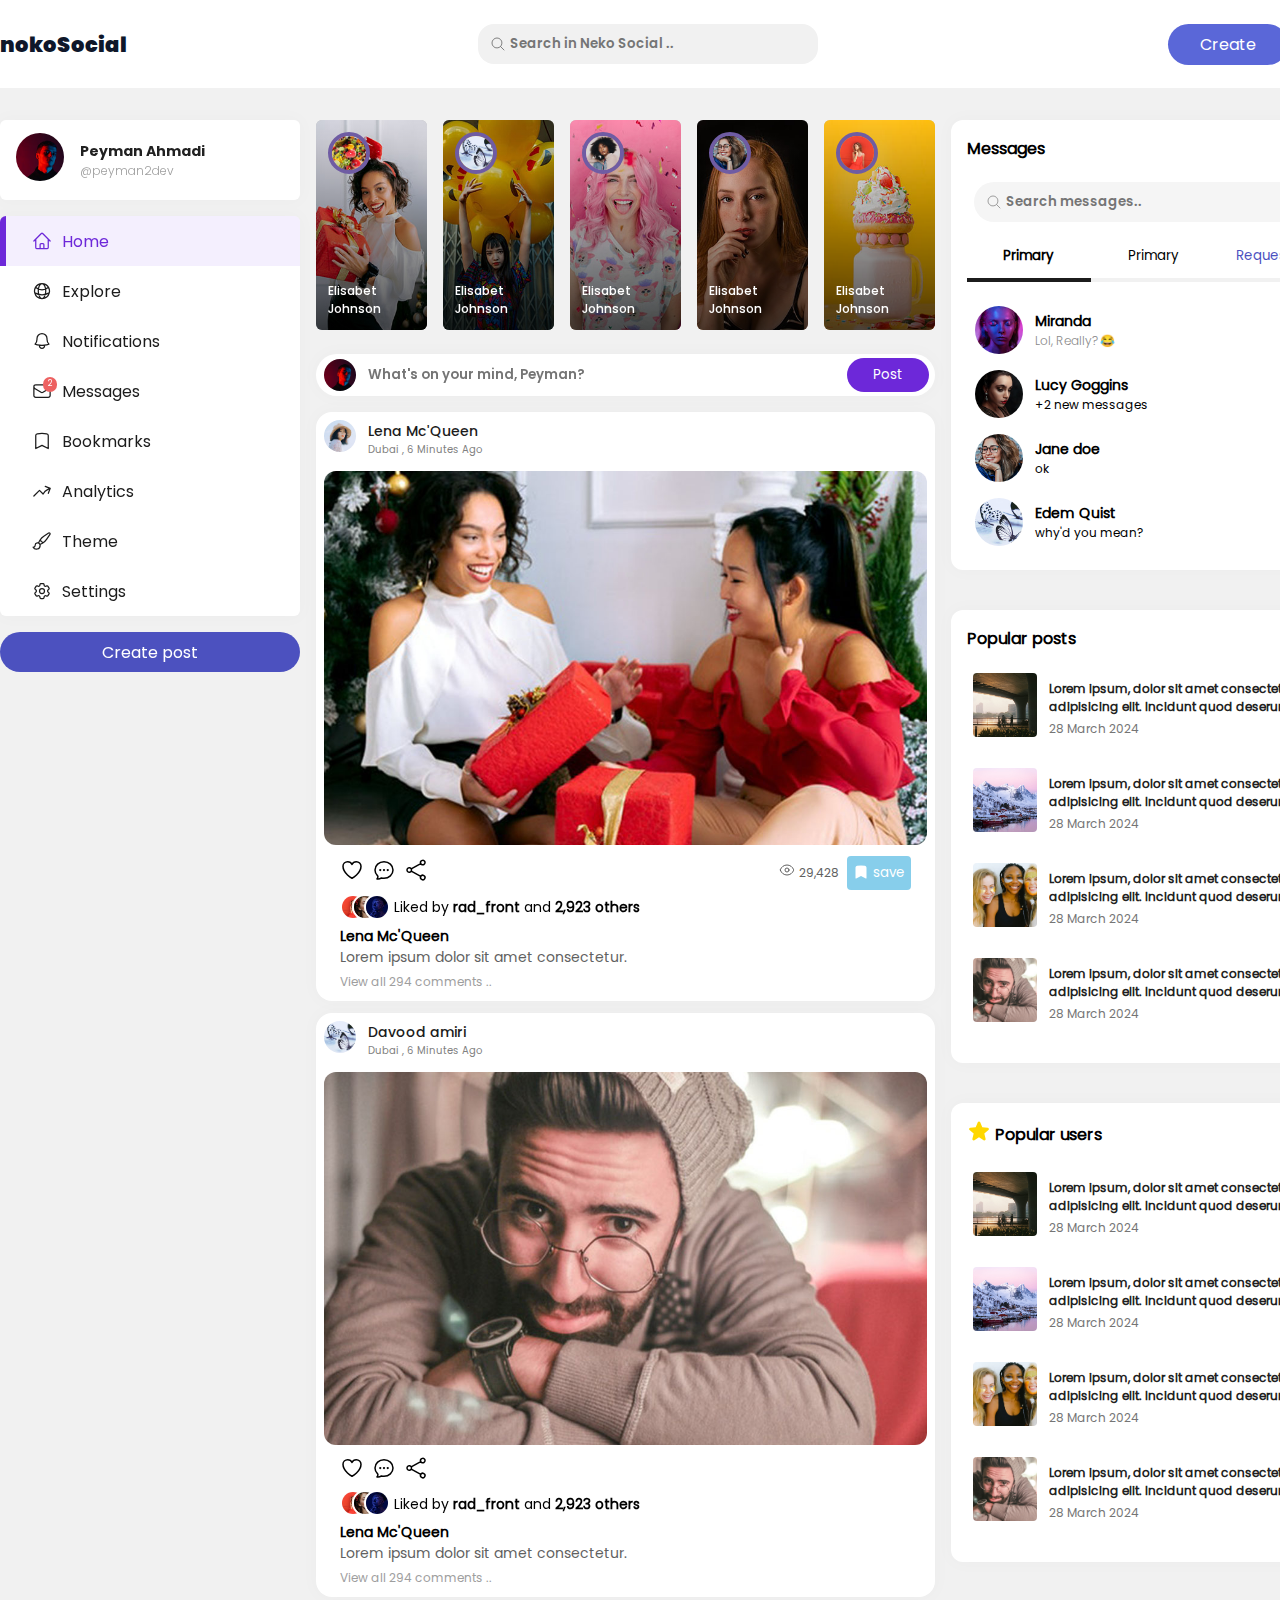
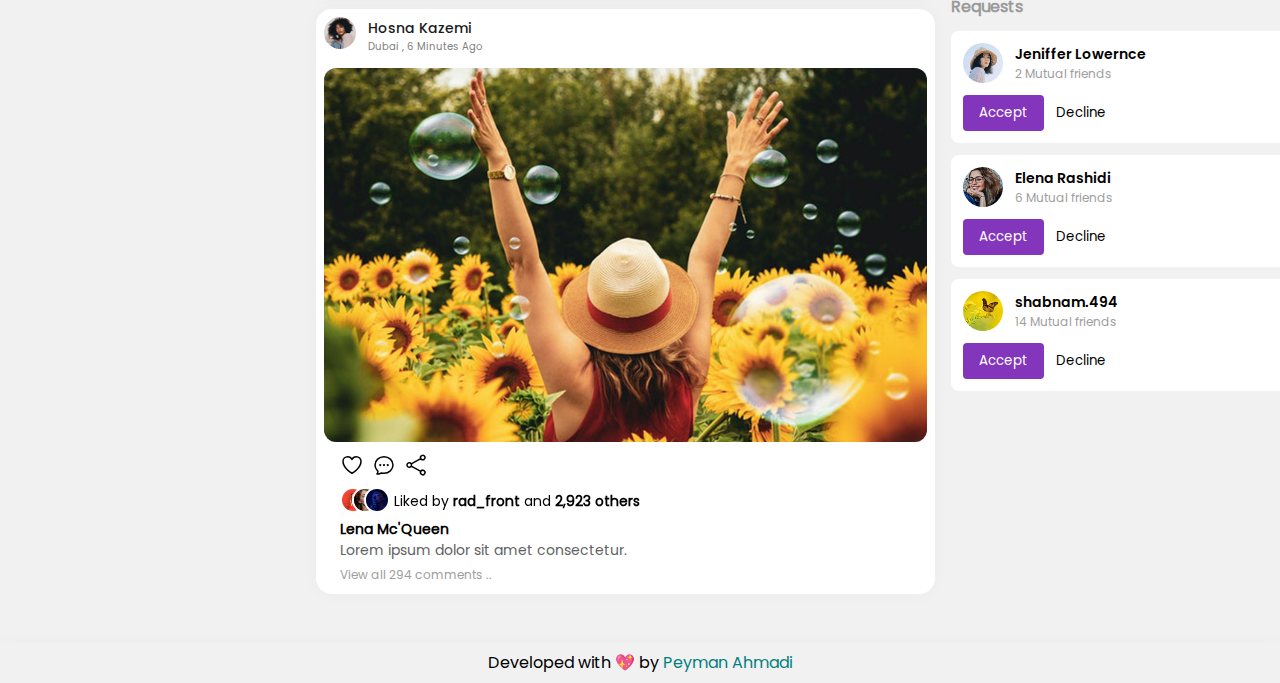
==== commit 93512589: "Image Sources Fixed." ====
--- a/index.html
+++ b/index.html
@@ -41,7 +41,7 @@
         <div class="flex gap-6 items-center">
           <a
             class="create-button bg-indigo-600"
-            href="/src/Pages/PostUpload/index.html"
+            href="./src/Pages/PostUpload/index.html"
           >
             Create
           </a>
@@ -51,7 +51,7 @@
               class="w-full h-full bg-transparent border-none"
             >
               <img
-                src="/public/images/profile-8.jpg"
+                src="./public/images/profile-8.jpg"
                 class="object-cover"
                 alt="profile cover"
               />
@@ -69,7 +69,7 @@
         <article class="profile-card shadow px-4">
           <div>
             <img
-              src="/public/images/profile-8.jpg"
+              src="./public/images/profile-8.jpg"
               class="w-12 h-12 rounded-full"
               alt="Peyman Ahmadi"
             />
@@ -173,7 +173,7 @@
             </a>
           </div>
           <div>
-            <a class="nav-link" href="/src/Pages/Bookmarks/index.html">
+            <a class="nav-link" href="./src/Pages/Bookmarks/index.html">
               <div class="flex-center">
                 <svg
                   xmlns="http://www.w3.org/2000/svg"
@@ -265,7 +265,7 @@
 
         <!-- Create a post -->
         <a
-          href="/src/Pages/PostUpload/index.html"
+          href="./src/Pages/PostUpload/index.html"
           class="h-10 post-create rounded-2xl flex-center text-white bg-indigo-700"
         >
           Create post
@@ -280,7 +280,7 @@
             <!-- background -->
             <span class="story-image-card">
               <img
-                src="/public/images/story-1.jpg"
+                src="./public/images/story-1.jpg"
                 alt="story image"
                 class="story-image"
               />
@@ -289,7 +289,7 @@
             <div class="story-content">
               <div>
                 <img
-                  src="/public/images/profile-13.jpg"
+                  src="./public/images/profile-13.jpg"
                   class="story-profile"
                   alt=""
                 />
@@ -303,7 +303,7 @@
             <!-- background -->
             <span class="story-image-card">
               <img
-                src="/public/images/story-2.jpg"
+                src="./public/images/story-2.jpg"
                 alt="story image"
                 class="story-image"
               />
@@ -312,7 +312,7 @@
               <!-- Profile cover -->
               <div>
                 <img
-                  src="/public/images/profile-2.jpg"
+                  src="./public/images/profile-2.jpg"
                   class="story-profile"
                   alt=""
                 />
@@ -327,7 +327,7 @@
             <!-- background -->
             <span class="story-image-card">
               <img
-                src="/public/images/story-3.jpg"
+                src="./public/images/story-3.jpg"
                 alt="story image"
                 class="story-image"
               />
@@ -336,7 +336,7 @@
               <!-- Profile cover -->
               <div>
                 <img
-                  src="/public/images/profile-3.jpg"
+                  src="./public/images/profile-3.jpg"
                   class="story-profile"
                   alt=""
                 />
@@ -351,7 +351,7 @@
             <!-- background -->
             <span class="story-image-card">
               <img
-                src="/public/images/story-4.jpg"
+                src="./public/images/story-4.jpg"
                 alt="story image"
                 class="story-image"
               />
@@ -360,7 +360,7 @@
               <!-- Profile cover -->
               <div>
                 <img
-                  src="/public/images/profile-4.jpg"
+                  src="./public/images/profile-4.jpg"
                   class="story-profile"
                   alt=""
                 />
@@ -375,7 +375,7 @@
             <!-- background -->
             <span class="story-image-card">
               <img
-                src="./public/images/story-5.jpg"
+                src="../public/images/story-5.jpg"
                 alt="story image"
                 class="story-image"
               />
@@ -384,7 +384,7 @@
               <!-- Profile cover -->
               <div>
                 <img
-                  src="/public/images/profile-5.jpg"
+                  src="./public/images/profile-5.jpg"
                   class="story-profile"
                   alt=""
                 />
@@ -402,7 +402,7 @@
             <div class="h-full flex-center absolute left-2">
               <span class="w-8 h-8 rounded-full overflow-hidden">
                 <img
-                  src="/public/images/profile-8.jpg"
+                  src="./public/images/profile-8.jpg"
                   class="object-cover"
                   alt=""
                 />
@@ -424,12 +424,12 @@
             <!-- Feed header -->
             <header>
               <a
-                href="/src/Pages/Profiles/Hosna/index.html"
+                href="./src/Pages/Profiles/Hosna/index.html"
                 class="flex items-center gap-3"
               >
                 <div>
                   <img
-                    src="/public/images/profile-1.jpg"
+                    src="./public/images/profile-1.jpg"
                     alt="Profile card"
                     class="w-8 rounded-full"
                   />
@@ -451,7 +451,7 @@
             <main class="tweet-body">
               <img
                 clas
-                src="/public/images/feed-1.jpg"
+                src="./public/images/feed-1.jpg"
                 class="tweet-image object-cover"
                 alt=""
               />
@@ -568,21 +568,21 @@
                 <div class="liked-by-wrapper relative block">
                   <span>
                     <img
-                      src="./public/images/profile-5.jpg"
+                      src="../public/images/profile-5.jpg"
                       class="likedBy"
                       alt=""
                     />
                   </span>
                   <span>
                     <img
-                      src="./public/images/profile-6.jpg"
+                      src="../public/images/profile-6.jpg"
                       class="likedBy left-3 z-10"
                       alt=""
                     />
                   </span>
                   <span> </span>
                   <img
-                    src="./public/images/profile-7.jpg"
+                    src="../public/images/profile-7.jpg"
                     class="likedBy left-6 z-20"
                     alt=""
                   />
@@ -623,12 +623,12 @@
           <article class="feed-card shadow">
             <header>
               <a
-                href="/src/Pages/Profiles/Hosna/index.html"
+                href="./src/Pages/Profiles/Hosna/index.html"
                 class="flex items-center gap-3"
               >
                 <div>
                   <img
-                    src="/public/images/profile-2.jpg"
+                    src="./public/images/profile-2.jpg"
                     alt="Profile card"
                     class="w-8 rounded-full"
                   />
@@ -648,7 +648,7 @@
             <main class="tweet-body">
               <img
                 clas
-                src="/public/images/feed-2.jpg"
+                src="./public/images/feed-2.jpg"
                 class="tweet-image object-cover"
                 alt=""
               />
@@ -709,21 +709,21 @@
                 <div class="liked-by-wrapper relative block">
                   <span>
                     <img
-                      src="./public/images/profile-5.jpg"
+                      src="../public/images/profile-5.jpg"
                       class="likedBy"
                       alt=""
                     />
                   </span>
                   <span>
                     <img
-                      src="./public/images/profile-6.jpg"
+                      src="../public/images/profile-6.jpg"
                       class="likedBy left-3 z-10"
                       alt=""
                     />
                   </span>
                   <span>
                     <img
-                      src="./public/images/profile-7.jpg"
+                      src="../public/images/profile-7.jpg"
                       class="likedBy left-6 z-20"
                       alt=""
                     />
@@ -760,12 +760,12 @@
           <article class="feed-card shadow">
             <header>
               <a
-                href="/src/Pages/Profiles/Hosna/index.html"
+                href="./src/Pages/Profiles/Hosna/index.html"
                 class="flex items-center gap-3"
               >
                 <div>
                   <img
-                    src="/public/images/profile-3.jpg"
+                    src="./public/images/profile-3.jpg"
                     alt="Profile card"
                     class="w-8 rounded-full"
                   />
@@ -785,7 +785,7 @@
             <main class="tweet-body">
               <img
                 clas
-                src="/public/images/feed-3.jpg"
+                src="./public/images/feed-3.jpg"
                 class="tweet-image object-cover"
                 alt=""
               />
@@ -846,21 +846,21 @@
                 <div class="liked-by-wrapper relative block">
                   <span>
                     <img
-                      src="./public/images/profile-5.jpg"
+                      src="../public/images/profile-5.jpg"
                       class="likedBy"
                       alt=""
                     />
                   </span>
                   <span>
                     <img
-                      src="./public/images/profile-6.jpg"
+                      src="../public/images/profile-6.jpg"
                       class="likedBy left-3 z-10"
                       alt=""
                     />
                   </span>
                   <span>
                     <img
-                      src="./public/images/profile-7.jpg"
+                      src="../public/images/profile-7.jpg"
                       class="likedBy left-6 z-20"
                       alt=""
                     />
@@ -958,7 +958,7 @@
             <article class="direct-chat">
               <div class="w-12 flex-center">
                 <img
-                  src="/public/images/profile-10.jpg"
+                  src="./public/images/profile-10.jpg"
                   class="rounded-full object-cover"
                   alt=""
                 />
@@ -974,7 +974,7 @@
             <article class="direct-chat">
               <div class="w-12 flex-center">
                 <img
-                  src="/public/images/profile-12.jpg"
+                  src="./public/images/profile-12.jpg"
                   class="rounded-full object-cover"
                   alt=""
                 />
@@ -990,7 +990,7 @@
             <article class="direct-chat">
               <div class="w-12 flex-center">
                 <img
-                  src="/public/images/profile-4.jpg"
+                  src="./public/images/profile-4.jpg"
                   class="rounded-full object-cover"
                   alt=""
                 />
@@ -1006,7 +1006,7 @@
             <article class="direct-chat">
               <div class="w-12 flex-center">
                 <img
-                  src="/public/images/profile-2.jpg"
+                  src="./public/images/profile-2.jpg"
                   class="rounded-full object-cover"
                   alt=""
                 />
@@ -1037,7 +1037,7 @@
             <article class="popular-post">
               <div class="">
                 <img
-                  src="/public/images/feed-10.jpg"
+                  src="./public/images/feed-10.jpg"
                   class="popular-post_icon"
                   alt=""
                 />
@@ -1058,7 +1058,7 @@
             <article class="popular-post">
               <div class="">
                 <img
-                  src="/public/images/feed-9.jpg"
+                  src="./public/images/feed-9.jpg"
                   class="popular-post_icon"
                   alt=""
                 />
@@ -1079,7 +1079,7 @@
             <article class="popular-post">
               <div class="">
                 <img
-                  src="/public/images/feed-4.jpg"
+                  src="./public/images/feed-4.jpg"
                   class="popular-post_icon"
                   alt=""
                 />
@@ -1100,7 +1100,7 @@
             <article class="popular-post">
               <div class="">
                 <img
-                  src="/public/images/feed-2.jpg"
+                  src="./public/images/feed-2.jpg"
                   class="popular-post_icon"
                   alt=""
                 />
@@ -1152,7 +1152,7 @@
             <article class="popular-post">
               <div class="">
                 <img
-                  src="/public/images/feed-10.jpg"
+                  src="./public/images/feed-10.jpg"
                   class="popular-post_icon"
                   alt=""
                 />
@@ -1173,7 +1173,7 @@
             <article class="popular-post">
               <div class="">
                 <img
-                  src="/public/images/feed-9.jpg"
+                  src="./public/images/feed-9.jpg"
                   class="popular-post_icon"
                   alt=""
                 />
@@ -1194,7 +1194,7 @@
             <article class="popular-post">
               <div class="">
                 <img
-                  src="/public/images/feed-4.jpg"
+                  src="./public/images/feed-4.jpg"
                   class="popular-post_icon"
                   alt=""
                 />
@@ -1215,7 +1215,7 @@
             <article class="popular-post">
               <div class="">
                 <img
-                  src="/public/images/feed-2.jpg"
+                  src="./public/images/feed-2.jpg"
                   class="popular-post_icon"
                   alt=""
                 />
@@ -1243,7 +1243,7 @@
               <div class="flex mb-3 items-center gap-3">
                 <div class="w-10 h-10 rounded-full overflow-hidden">
                   <img
-                    src="/public/images/profile-1.jpg"
+                    src="./public/images/profile-1.jpg"
                     class="object-cover w-full h-full"
                     alt=""
                   />
@@ -1263,7 +1263,7 @@
               <div class="flex mb-3 items-center gap-3">
                 <div class="w-10 h-10 rounded-full overflow-hidden">
                   <img
-                    src="/public/images/profile-4.jpg"
+                    src="./public/images/profile-4.jpg"
                     class="object-cover w-full h-full"
                     alt=""
                   />
@@ -1283,7 +1283,7 @@
               <div class="flex mb-3 items-center gap-3">
                 <div class="w-10 h-10 rounded-full overflow-hidden">
                   <img
-                    src="/public/images/profile-14.jpg"
+                    src="./public/images/profile-14.jpg"
                     class="object-cover w-full h-full"
                     alt=""
                   />
@@ -1308,9 +1308,9 @@
 
     <!-- Application  Footer -->
     <footer id="footer" class="flex-center py-2 shadow">
-      <p>Developed with 💖 in <a href="https://sabzlearn.ir">sabzlearn</a></p>
+      <p>Developed with 💖 by <a href="https://t.me/realpeyman">Peyman Ahmadi</a></p>
     </footer>
 
-    <script type="module" src="/src/Functions/index.js"></script>
+    <script type="module" src="./src/Functions/index.js"></script>
   </body>
 </html>
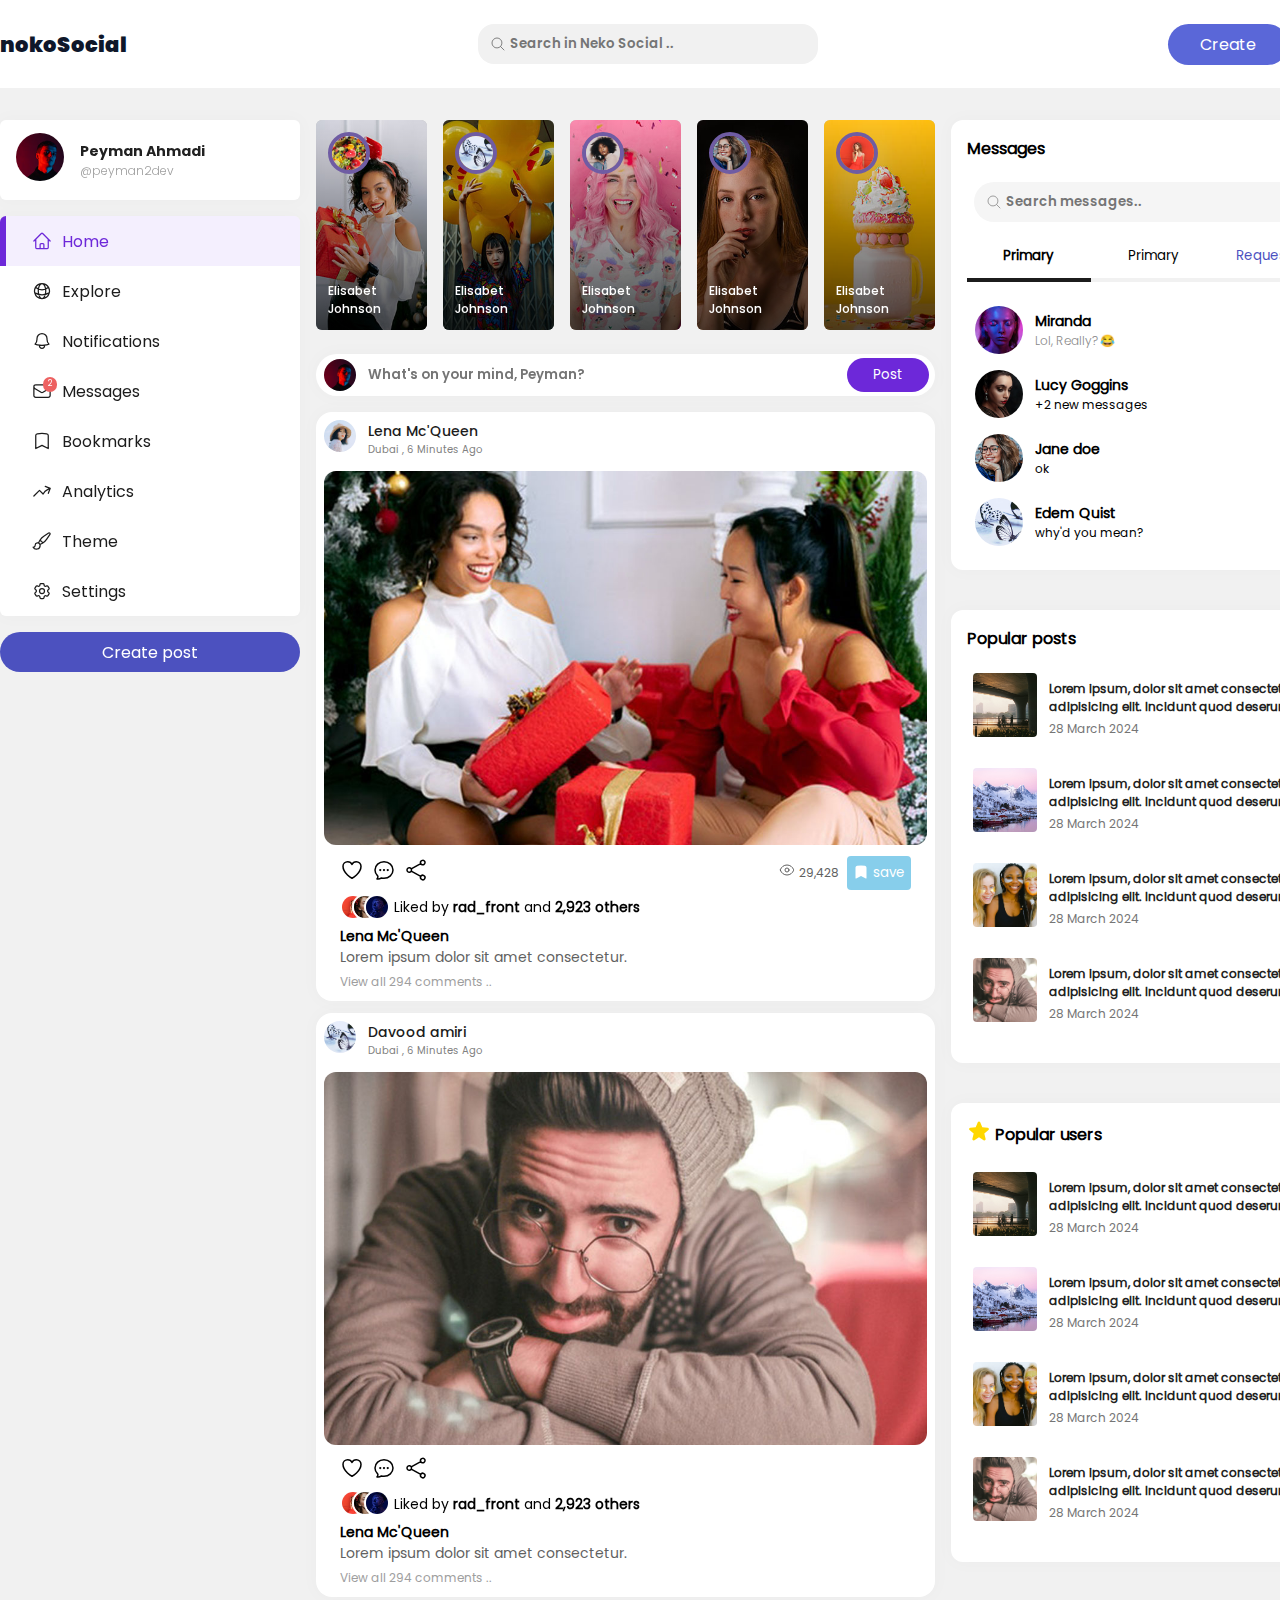
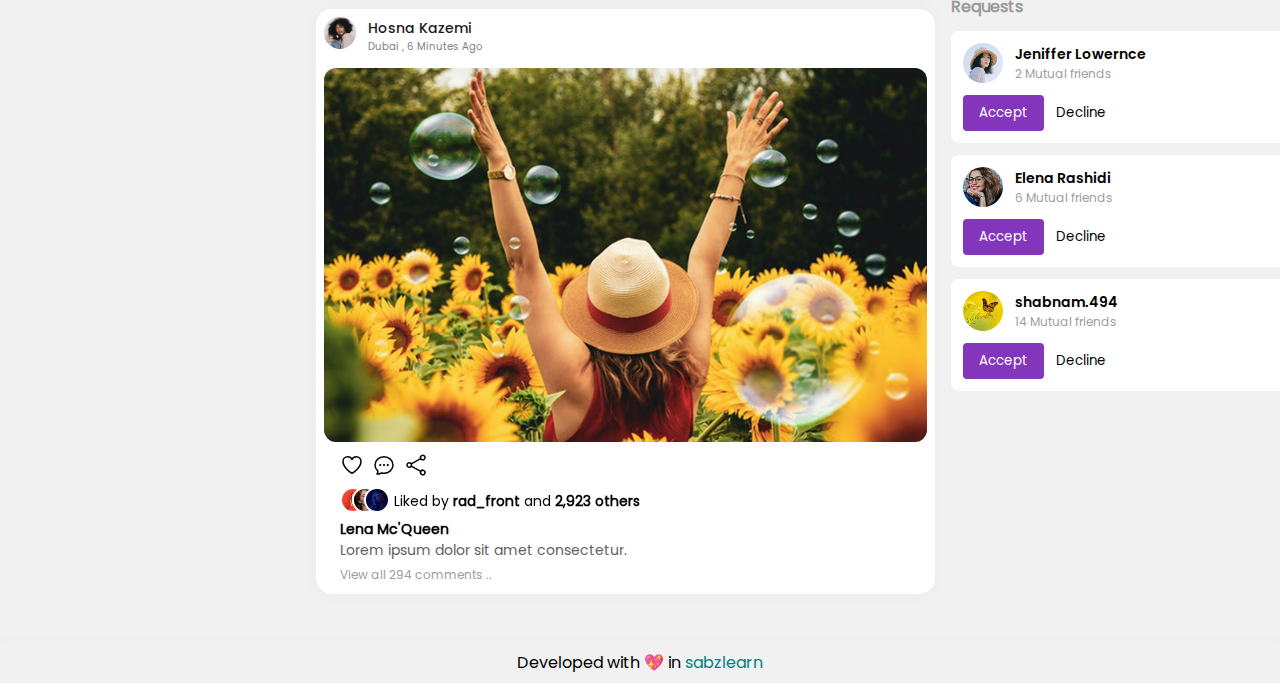
==== commit c291493a: "Bookmark card updated.." ====
--- a/index.html
+++ b/index.html
@@ -4,8 +4,8 @@
     <meta charset="UTF-8" />
     <meta name="viewport" content="width=device-width, initial-scale=1.0" />
     <title>Social App</title>
-    <link rel="stylesheet" href="/public/css/index.css" />
-    <link rel="stylesheet" href="/public/css/styles.css" />
+    <link rel="stylesheet" href="./public/css/index.css" />
+    <link rel="stylesheet" href="./public/css/styles.css" />
   </head>
 
   <body>
@@ -1308,7 +1308,7 @@
 
     <!-- Application  Footer -->
     <footer id="footer" class="flex-center py-2 shadow">
-      <p>Developed with 💖 by <a href="https://t.me/realpeyman">Peyman Ahmadi</a></p>
+      <p>Developed with 💖 in <a href="https://sabzlearn.ir">sabzlearn</a></p>
     </footer>
 
     <script type="module" src="./src/Functions/index.js"></script>
--- a/public/css/styles.css
+++ b/public/css/styles.css
@@ -385,8 +385,7 @@
 #bookmarks-container {
     width: 70%;
     display: grid;
-    grid-template-columns: repeat(4, 227px);
-    grid-template-rows: repeat(4, 360px);
+   
 }
 
 .reels {
@@ -394,7 +393,7 @@
     overflow: hidden;
     border-radius: 6px;
     width: 100%;
-    height: 100%;
+    max-height:520px;
 }
 
 
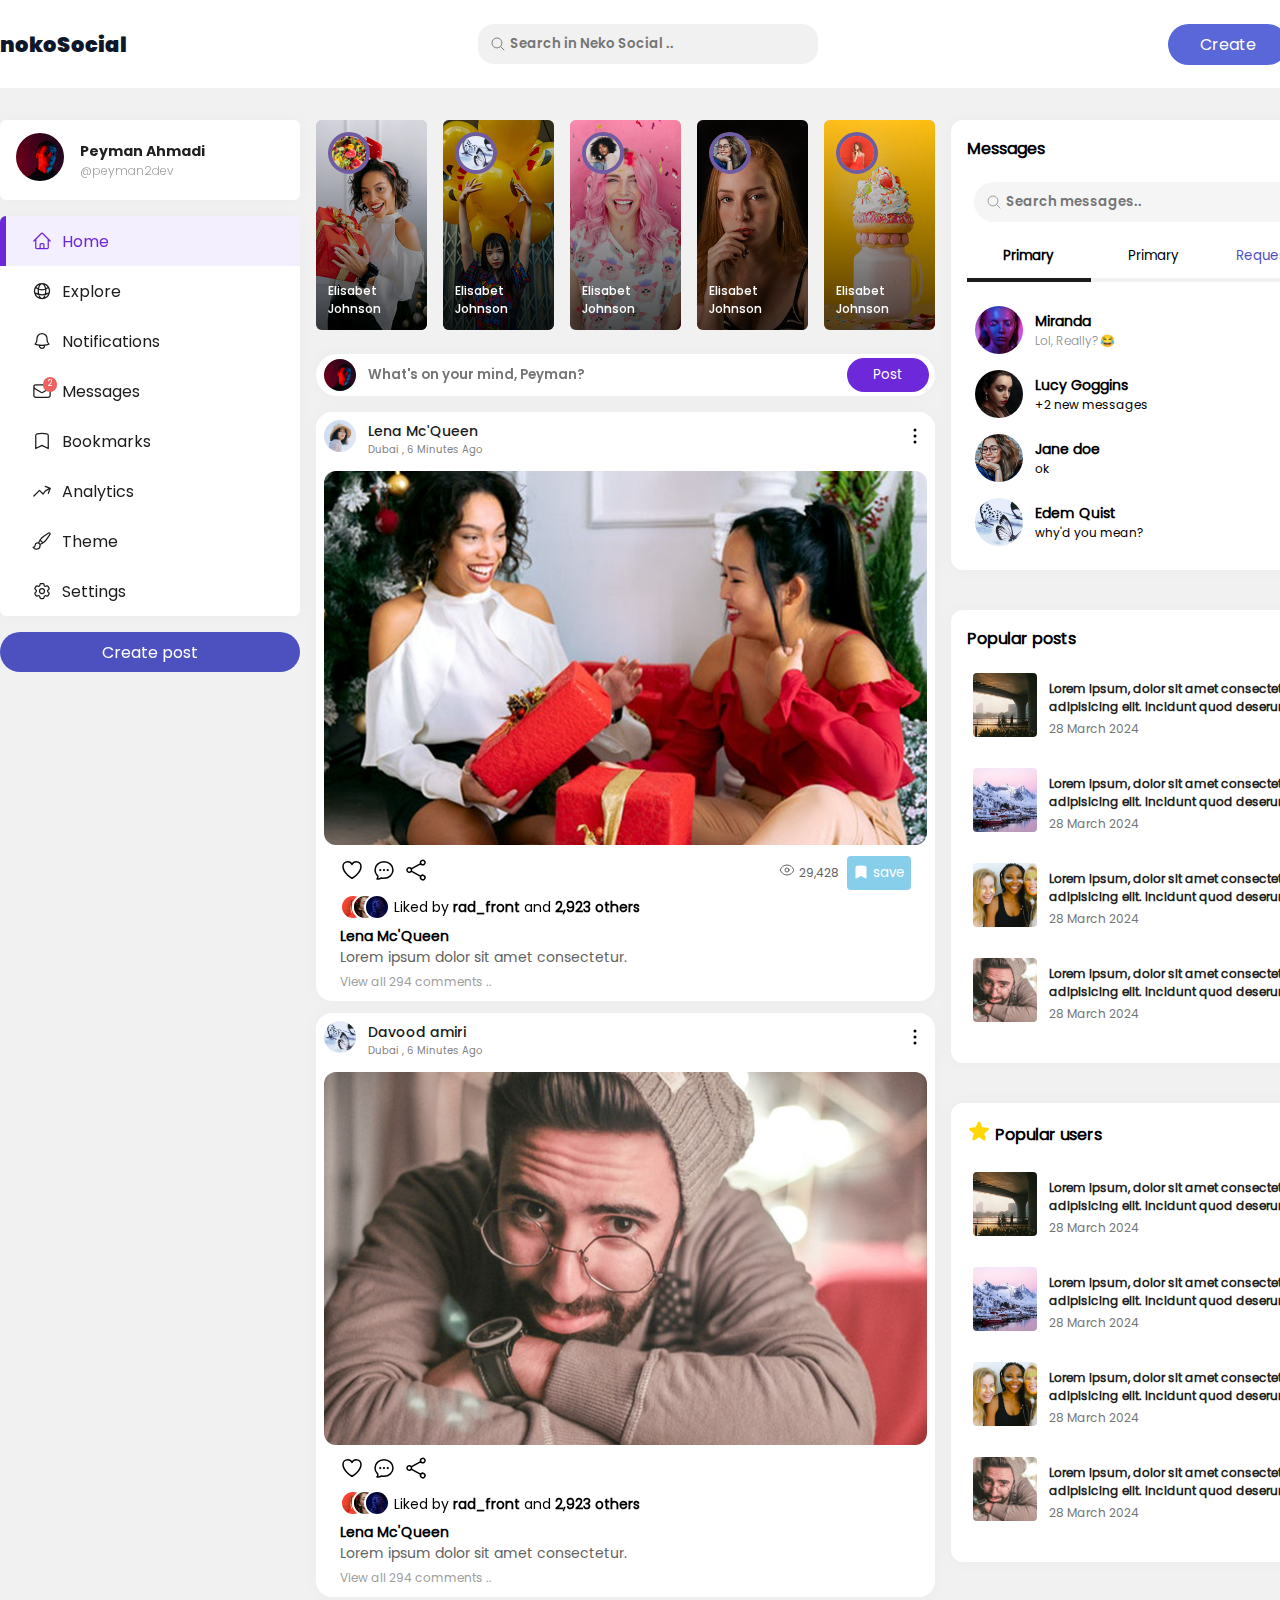
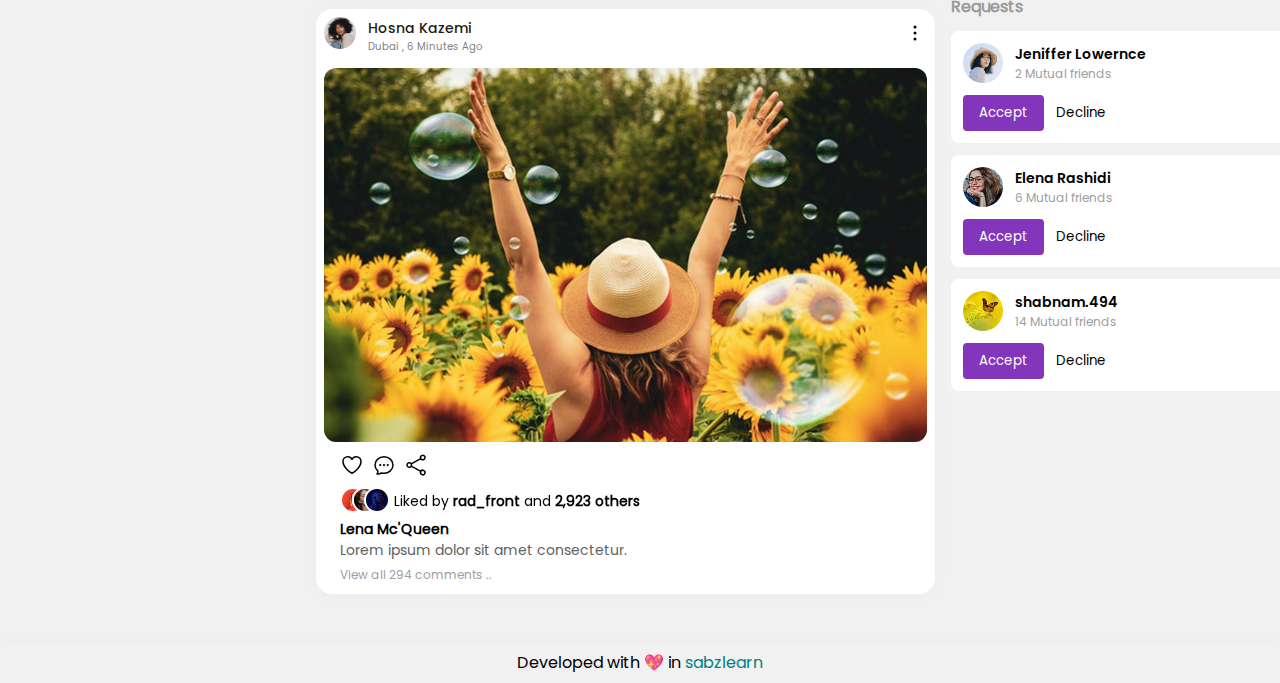
==== commit b4730836: "Comments, Post Remove Features added" ====
--- a/index.html
+++ b/index.html
@@ -422,29 +422,71 @@
           <!-- Feed Card -->
           <article class="feed-card shadow">
             <!-- Feed header -->
-            <header>
-              <a
-                href="./src/Pages/Profiles/Hosna/index.html"
-                class="flex items-center gap-3"
-              >
-                <div>
-                  <img
-                    src="./public/images/profile-1.jpg"
-                    alt="Profile card"
-                    class="w-8 rounded-full"
-                  />
-                </div>
-                <div>
-                  <p class="font-Poppins-Medium text-sm twitter-name">
-                    Lena Mc'Queen
-                  </p>
-                  <p class="tweet-time">
-                    <span>Dubai</span>
-                    ,
-                    <span>6 Minutes Ago</span>
-                  </p>
-                </div>
-              </a>
+            <header class="flex-between">
+              <div>
+                <a
+                  href="./src/Pages/Profiles/Hosna/index.html"
+                  class="flex items-center gap-3"
+                >
+                  <div>
+                    <img
+                      src="./public/images/profile-1.jpg"
+                      alt="Profile card"
+                      class="w-8 rounded-full"
+                    />
+                  </div>
+                  <div>
+                    <p class="font-Poppins-Medium text-sm twitter-name">
+                      Lena Mc'Queen
+                    </p>
+                    <p class="tweet-time">
+                      <span>Dubai</span>
+                      ,
+                      <span>6 Minutes Ago</span>
+                    </p>
+                  </div>
+                </a>
+              </div>
+              <div class="relative">
+                <button class="more-button">
+                  <svg
+                    xmlns="http://www.w3.org/2000/svg"
+                    fill="none"
+                    viewBox="0 0 24 24"
+                    stroke-width="1.5"
+                    stroke="currentColor"
+                    class="w-6 h-6"
+                  >
+                    <path
+                      stroke-linecap="round"
+                      stroke-linejoin="round"
+                      d="M12 6.75a.75.75 0 1 1 0-1.5.75.75 0 0 1 0 1.5ZM12 12.75a.75.75 0 1 1 0-1.5.75.75 0 0 1 0 1.5ZM12 18.75a.75.75 0 1 1 0-1.5.75.75 0 0 1 0 1.5Z"
+                    />
+                  </svg>
+                </button>
+
+                <div class="dropdown">
+                  <button class="remove-button dropdown-item">
+                    <span class="text-red-500">
+                      <svg
+                        xmlns="http://www.w3.org/2000/svg"
+                        fill="none"
+                        viewBox="0 0 24 24"
+                        stroke-width="1.5"
+                        stroke="currentColor"
+                        class="w-5 h-5"
+                      >
+                        <path
+                          stroke-linecap="round"
+                          stroke-linejoin="round"
+                          d="m14.74 9-.346 9m-4.788 0L9.26 9m9.968-3.21c.342.052.682.107 1.022.166m-1.022-.165L18.16 19.673a2.25 2.25 0 0 1-2.244 2.077H8.084a2.25 2.25 0 0 1-2.244-2.077L4.772 5.79m14.456 0a48.108 48.108 0 0 0-3.478-.397m-12 .562c.34-.059.68-.114 1.022-.165m0 0a48.11 48.11 0 0 1 3.478-.397m7.5 0v-.916c0-1.18-.91-2.164-2.09-2.201a51.964 51.964 0 0 0-3.32 0c-1.18.037-2.09 1.022-2.09 2.201v.916m7.5 0a48.667 48.667 0 0 0-7.5 0"
+                        />
+                      </svg>
+                    </span>
+                    <span>Remove</span>
+                  </button>
+                </div>
+              </div>
             </header>
 
             <!-- Feed body -->
@@ -612,7 +654,10 @@
 
               <!-- View all comments -->
               <div>
-                <button class="text-xs max-w-max text-gray-500">
+                <button
+                  class="text-xs max-w-max text-gray-500"
+                  onclick="commentsHanlder({action: 'comment'})"
+                >
                   View all 294 comments ..
                 </button>
               </div>
@@ -621,29 +666,72 @@
 
           <!-- Feed Card -->
           <article class="feed-card shadow">
-            <header>
-              <a
-                href="./src/Pages/Profiles/Hosna/index.html"
-                class="flex items-center gap-3"
-              >
-                <div>
-                  <img
-                    src="./public/images/profile-2.jpg"
-                    alt="Profile card"
-                    class="w-8 rounded-full"
-                  />
-                </div>
-                <div>
-                  <p class="font-Poppins-Medium text-sm twitter-name">
-                    Davood amiri
-                  </p>
-                  <p class="tweet-time">
-                    <span>Dubai</span>
-                    ,
-                    <span>6 Minutes Ago</span>
-                  </p>
-                </div>
-              </a>
+            <!-- Feed header -->
+            <header class="flex-between">
+              <div>
+                <a
+                  href="./src/Pages/Profiles/Hosna/index.html"
+                  class="flex items-center gap-3"
+                >
+                  <div>
+                    <img
+                      src="./public/images/profile-2.jpg"
+                      alt="Profile card"
+                      class="w-8 rounded-full"
+                    />
+                  </div>
+                  <div>
+                    <p class="font-Poppins-Medium text-sm twitter-name">
+                      Davood amiri
+                    </p>
+                    <p class="tweet-time">
+                      <span>Dubai</span>
+                      ,
+                      <span>6 Minutes Ago</span>
+                    </p>
+                  </div>
+                </a>
+              </div>
+              <div class="relative">
+                <button class="more-button">
+                  <svg
+                    xmlns="http://www.w3.org/2000/svg"
+                    fill="none"
+                    viewBox="0 0 24 24"
+                    stroke-width="1.5"
+                    stroke="currentColor"
+                    class="w-6 h-6"
+                  >
+                    <path
+                      stroke-linecap="round"
+                      stroke-linejoin="round"
+                      d="M12 6.75a.75.75 0 1 1 0-1.5.75.75 0 0 1 0 1.5ZM12 12.75a.75.75 0 1 1 0-1.5.75.75 0 0 1 0 1.5ZM12 18.75a.75.75 0 1 1 0-1.5.75.75 0 0 1 0 1.5Z"
+                    />
+                  </svg>
+                </button>
+
+                <div class="dropdown">
+                  <button class="remove-button dropdown-item">
+                    <span class="text-red-500">
+                      <svg
+                        xmlns="http://www.w3.org/2000/svg"
+                        fill="none"
+                        viewBox="0 0 24 24"
+                        stroke-width="1.5"
+                        stroke="currentColor"
+                        class="w-5 h-5"
+                      >
+                        <path
+                          stroke-linecap="round"
+                          stroke-linejoin="round"
+                          d="m14.74 9-.346 9m-4.788 0L9.26 9m9.968-3.21c.342.052.682.107 1.022.166m-1.022-.165L18.16 19.673a2.25 2.25 0 0 1-2.244 2.077H8.084a2.25 2.25 0 0 1-2.244-2.077L4.772 5.79m14.456 0a48.108 48.108 0 0 0-3.478-.397m-12 .562c.34-.059.68-.114 1.022-.165m0 0a48.11 48.11 0 0 1 3.478-.397m7.5 0v-.916c0-1.18-.91-2.164-2.09-2.201a51.964 51.964 0 0 0-3.32 0c-1.18.037-2.09 1.022-2.09 2.201v.916m7.5 0a48.667 48.667 0 0 0-7.5 0"
+                        />
+                      </svg>
+                    </span>
+                    <span>Remove</span>
+                  </button>
+                </div>
+              </div>
             </header>
             <main class="tweet-body">
               <img
@@ -749,7 +837,10 @@
                 </p>
               </div>
               <div>
-                <button class="text-xs max-w-max text-gray-500">
+                <button
+                  class="text-xs max-w-max text-gray-500"
+                  onclick="commentsHanlder({action: 'comment'})"
+                >
                   View all 294 comments ..
                 </button>
               </div>
@@ -758,29 +849,72 @@
 
           <!-- Feed Card -->
           <article class="feed-card shadow">
-            <header>
-              <a
-                href="./src/Pages/Profiles/Hosna/index.html"
-                class="flex items-center gap-3"
-              >
-                <div>
-                  <img
-                    src="./public/images/profile-3.jpg"
-                    alt="Profile card"
-                    class="w-8 rounded-full"
-                  />
-                </div>
-                <div>
-                  <p class="font-Poppins-Medium text-sm twitter-name">
-                    Hosna Kazemi
-                  </p>
-                  <p class="tweet-time">
-                    <span>Dubai</span>
-                    ,
-                    <span>6 Minutes Ago</span>
-                  </p>
-                </div>
-              </a>
+            <!-- Feed header -->
+            <header class="flex-between">
+              <div>
+                <a
+                  href="./src/Pages/Profiles/Hosna/index.html"
+                  class="flex items-center gap-3"
+                >
+                  <div>
+                    <img
+                      src="./public/images/profile-3.jpg"
+                      alt="Profile card"
+                      class="w-8 rounded-full"
+                    />
+                  </div>
+                  <div>
+                    <p class="font-Poppins-Medium text-sm twitter-name">
+                      Hosna Kazemi
+                    </p>
+                    <p class="tweet-time">
+                      <span>Dubai</span>
+                      ,
+                      <span>6 Minutes Ago</span>
+                    </p>
+                  </div>
+                </a>
+              </div>
+              <div class="relative">
+                <button class="more-button">
+                  <svg
+                    xmlns="http://www.w3.org/2000/svg"
+                    fill="none"
+                    viewBox="0 0 24 24"
+                    stroke-width="1.5"
+                    stroke="currentColor"
+                    class="w-6 h-6"
+                  >
+                    <path
+                      stroke-linecap="round"
+                      stroke-linejoin="round"
+                      d="M12 6.75a.75.75 0 1 1 0-1.5.75.75 0 0 1 0 1.5ZM12 12.75a.75.75 0 1 1 0-1.5.75.75 0 0 1 0 1.5ZM12 18.75a.75.75 0 1 1 0-1.5.75.75 0 0 1 0 1.5Z"
+                    />
+                  </svg>
+                </button>
+
+                <div class="dropdown">
+                  <button class="remove-button dropdown-item">
+                    <span class="text-red-500">
+                      <svg
+                        xmlns="http://www.w3.org/2000/svg"
+                        fill="none"
+                        viewBox="0 0 24 24"
+                        stroke-width="1.5"
+                        stroke="currentColor"
+                        class="w-5 h-5"
+                      >
+                        <path
+                          stroke-linecap="round"
+                          stroke-linejoin="round"
+                          d="m14.74 9-.346 9m-4.788 0L9.26 9m9.968-3.21c.342.052.682.107 1.022.166m-1.022-.165L18.16 19.673a2.25 2.25 0 0 1-2.244 2.077H8.084a2.25 2.25 0 0 1-2.244-2.077L4.772 5.79m14.456 0a48.108 48.108 0 0 0-3.478-.397m-12 .562c.34-.059.68-.114 1.022-.165m0 0a48.11 48.11 0 0 1 3.478-.397m7.5 0v-.916c0-1.18-.91-2.164-2.09-2.201a51.964 51.964 0 0 0-3.32 0c-1.18.037-2.09 1.022-2.09 2.201v.916m7.5 0a48.667 48.667 0 0 0-7.5 0"
+                        />
+                      </svg>
+                    </span>
+                    <span>Remove</span>
+                  </button>
+                </div>
+              </div>
             </header>
             <main class="tweet-body">
               <img
@@ -824,7 +958,7 @@
                     />
                   </svg>
                 </button>
-                <button title="comment" class="max-w-max">
+                <button title="share" class="max-w-max">
                   <svg
                     xmlns="http://www.w3.org/2000/svg"
                     fill="none"
@@ -886,7 +1020,10 @@
                 </p>
               </div>
               <div>
-                <button class="text-xs max-w-max text-gray-500">
+                <button
+                  class="text-xs max-w-max text-gray-500"
+                  onclick="commentsHanlder({action: 'comment'})"
+                >
                   View all 294 comments ..
                 </button>
               </div>
@@ -1303,14 +1440,18 @@
       </aside>
     </main>
 
-    <!-- Modals -->
-    <section class="fixed"></section>
+    <!-- Modal -->
+    <section id="modal" class="modal-screen">
+      <section id="modal-card">
+     
+      </section>
+    </section>
 
     <!-- Application  Footer -->
     <footer id="footer" class="flex-center py-2 shadow">
       <p>Developed with 💖 in <a href="https://sabzlearn.ir">sabzlearn</a></p>
     </footer>
 
-    <script type="module" src="./src/Functions/index.js"></script>
+    <script src="./src/Functions/index.js"></script>
   </body>
 </html>
--- a/public/css/index.css
+++ b/public/css/index.css
@@ -103,6 +103,10 @@
 
 span strong {
     cursor: pointer;
+}
+
+.text-red {
+    color: red;
 }
 
 .url {
@@ -807,6 +811,13 @@
     font-family: "Poppins-Regular" !important;
 }
 
+.overflow-y-visible {
+    overflow-y: auto;
+}
+
+.border {
+    border: 1px solid rgba(128, 128, 128, 0.138);
+}
 
 .border-b {
     padding-bottom: 6px;
--- a/public/css/styles.css
+++ b/public/css/styles.css
@@ -1,451 +1,422 @@
 /* Application styling codes */
 
 body {
-    font-family: "Poppins-Regular";
-    min-height: screen;
-    background: #f1f1f1;
+  font-family: "Poppins-Regular";
+  min-height: screen;
+  background: #f1f1f1;
 }
 
 header {
-    background: white;
-}
-
+  background: white;
+}
 
 .logo {
-    font-family: "Poppins-Black" !important;
-    color: #0f172a;
+  font-family: "Poppins-Black" !important;
+  color: #0f172a;
 }
 
 .search-box {
-    width: 340px;
-    height: 40px;
-    background: #f1f1f1;
+  width: 340px;
+  height: 40px;
+  background: #f1f1f1;
 }
 
 .search-icon {
-    color: gray;
+  color: gray;
 }
 
 .create-button {
-    padding: 8px 32px;
-    color: white!important;
-    border-radius: 25px;
-    color: white;
-    transition: all ease 200ms;
+  padding: 8px 32px;
+  color: white !important;
+  border-radius: 25px;
+  color: white;
+  transition: all ease 200ms;
 }
 
 .post-create {
-    color: white!important;
+  color: white !important;
 }
 
 .create-button:hover {
-    background-color: #5c7de1;
-}
-
-
-
+  background-color: #5c7de1;
+}
 
 /* Sidebar */
 
 #sidebar {
-    min-width: 300px;
-    height: 400px;
-    position: sticky;
-    top: 12px !important;
-    left: 0;
+  min-width: 300px;
+  height: 400px;
+  position: sticky;
+  top: 12px !important;
+  left: 0;
 }
 
 /* Right Sidebar (Messages) */
 #right-sidebar {
-    min-width: 300px;
-    height: 950px;
-    top: 12px;
+  min-width: 300px;
+  height: 950px;
+  top: 12px;
 }
 
 .twitter-name {
-    color: #1c1c1c;
+  color: #1c1c1c;
 }
 
 .profile-card {
-    background: white;
-    border-radius: 6px;
-    display: flex;
-    align-items: center;
-    gap: 16px;
-    height: 80px;
+  background: white;
+  border-radius: 6px;
+  display: flex;
+  align-items: center;
+  gap: 16px;
+  height: 80px;
 }
 
 #sidebar-links {
-    background: white;
-    border-radius: 6px;
+  background: white;
+  border-radius: 6px;
 }
 
 .nav-link {
-    height: 50px;
-    display: flex;
-    padding: 0 32px;
-    gap: 10px;
-    align-items: center;
-    transition: all ease 200ms;
-    color: #1c1c1c;
-
-}
-
+  height: 50px;
+  display: flex;
+  padding: 0 32px;
+  gap: 10px;
+  align-items: center;
+  transition: all ease 200ms;
+  color: #1c1c1c;
+}
 
 .nav-link:hover {
-    background: rgba(200, 175, 251, 0.2);
+  background: rgba(200, 175, 251, 0.2);
 }
 
 .messages-count {
-    background: rgb(237, 97, 97);
-    display: flex;
-    justify-content: center;
-    align-items: center;
-    color: white;
-    border-radius: 100%;
-    font-size: 8px;
-    top: -4px;
-    padding: 1px 5px 1.5px 5.5px;
-    right: -5px;
-}
-
+  background: rgb(237, 97, 97);
+  display: flex;
+  justify-content: center;
+  align-items: center;
+  color: white;
+  border-radius: 100%;
+  font-size: 8px;
+  top: -4px;
+  padding: 1px 5px 1.5px 5.5px;
+  right: -5px;
+}
 
 .active-tab {
-    background: rgba(200, 175, 251, 0.2);
-    color: #6d28d9 !important;
-    position: relative;
+  background: rgba(200, 175, 251, 0.2);
+  color: #6d28d9 !important;
+  position: relative;
 }
 
 #content {
-    min-width: 500px;
+  min-width: 500px;
 }
 
 .active-tab::before {
-    position: absolute;
-    height: 100%;
-    width: 6px;
-    background-color: #6d28d9 !important;
-    content: "";
-    left: 0;
-}
-
+  position: absolute;
+  height: 100%;
+  width: 6px;
+  background-color: #6d28d9 !important;
+  content: "";
+  left: 0;
+}
 
 /* Main */
 main {
-    max-height: max-content;
+  max-height: max-content;
 }
 
 /* Stories  */
 
 #stories {
-    display: flex;
-
+  display: flex;
 }
 
 .story-card {
-    width: 100%;
-    border-radius: 6px;
-    height: 210px;
-    overflow: hidden;
-    position: relative;
-    background: rgba(0, 0, 0, 0.205);
-    display: flex;
-    flex-direction: column;
-    justify-content: space-between;
+  width: 100%;
+  border-radius: 6px;
+  height: 210px;
+  overflow: hidden;
+  position: relative;
+  background: rgba(0, 0, 0, 0.205);
+  display: flex;
+  flex-direction: column;
+  justify-content: space-between;
 }
 
 .story-image-card {
-    position: absolute;
-    width: 100%;
-    height: 100%;
+  position: absolute;
+  width: 100%;
+  height: 100%;
 }
 
 .story-card img.story-image {
-    object-fit: cover;
-    width: 100%;
-    height: 100%;
-    position: absolute;
+  object-fit: cover;
+  width: 100%;
+  height: 100%;
+  position: absolute;
 }
 
 .story-content {
-    width: 100%;
-    height: 100%;
-    cursor: pointer;
-    position: relative;
-    padding: 12px;
-    display: flex;
-    flex-direction: column;
-    justify-content: space-between;
+  width: 100%;
+  height: 100%;
+  cursor: pointer;
+  position: relative;
+  padding: 12px;
+  display: flex;
+  flex-direction: column;
+  justify-content: space-between;
 }
 
 .story-profile {
-    width: 42px !important;
-    border-radius: 100%;
-    margin: 0 auto;
-    height: 42px !important;
-    position: relative;
-    z-index: 10;
-    border: 4px solid rgb(111, 92, 163);
-}
-
+  width: 42px !important;
+  border-radius: 100%;
+  margin: 0 auto;
+  height: 42px !important;
+  position: relative;
+  z-index: 10;
+  border: 4px solid rgb(111, 92, 163);
+}
 
 .gradient-bg {
-    width: 100%;
-    z-index: 6;
-    height: 100%;
-    position: absolute;
-    top: 0;
-    right: 0;
-    background: linear-gradient(transparent, rgba(0, 0, 0, 0.685));
+  width: 100%;
+  z-index: 6;
+  height: 100%;
+  position: absolute;
+  top: 0;
+  right: 0;
+  background: linear-gradient(transparent, rgba(0, 0, 0, 0.685));
 }
 
 .story-username {
-    font-family: "Poppins-Medium";
-    font-size: 12px;
-    color: white;
-    position: relative;
-    z-index: 7;
+  font-family: "Poppins-Medium";
+  font-size: 12px;
+  color: white;
+  position: relative;
+  z-index: 7;
 }
 
 .fileInput {
-    opacity: 0;
-    position: absolute;
-    z-index: 10;
-    width: 120px;
-}
-
+  opacity: 0;
+  position: absolute;
+  z-index: 10;
+  width: 120px;
+}
 
 #tweet-card {
-    width: 100%;
-    height: 42px;
-    border-radius: 25px;
-    background: white;
-    margin: 24px 0 0;
-    position: relative;
+  width: 100%;
+  height: 42px;
+  border-radius: 25px;
+  background: white;
+  margin: 24px 0 0;
+  position: relative;
 }
 
 .tweet-input {
-    padding: 0 52px;
+  padding: 0 52px;
 }
 
 #tweet-button {
-    padding: 4px 26px;
-    border-radius: 25px;
-    position: absolute;
-    color: white;
-    background: #6d28d9;
-    transition: all ease 200ms;
-    width: max-content;
-    height: 80%;
-    top: 4px;
-    right: 6px;
+  padding: 4px 26px;
+  border-radius: 25px;
+  position: absolute;
+  color: white;
+  background: #6d28d9;
+  transition: all ease 200ms;
+  width: max-content;
+  height: 80%;
+  top: 4px;
+  right: 6px;
 }
 
 #tweet-button:hover {
-    background: #8c50ed;
+  background: #8c50ed;
 }
 
 #feeds {
-    width: 100%;
-    margin: 16px auto;
+  width: 100%;
+  margin: 16px auto;
 }
 
 .feed-card {
-    padding: 8px;
-    background: white;
-    border-radius: 16px;
-    margin: 12px auto;
+  padding: 8px;
+  background: white;
+  border-radius: 16px;
+  margin: 12px auto;
 }
 
 .tweet-time {
-    font-size: 10px;
-    color: gray;
+  font-size: 10px;
+  color: gray;
 }
 
 .tweet-body {
-    margin: 12px 0 4px;
+  margin: 12px 0 4px;
 }
 
 .tweet-image {
-    object-fit: cover !important;
-    border-radius: 12px;
+  object-fit: cover !important;
+  border-radius: 12px;
 }
 
 .likedBy {
-    width: 26px;
-    border-radius: 100%;
-    border: 2px solid white;
-    position: absolute;
+  width: 26px;
+  border-radius: 100%;
+  border: 2px solid white;
+  position: absolute;
 }
 
 .liked-by-wrapper {
-    width: 54px;
-    height: 28px;
-}
-
+  width: 54px;
+  height: 28px;
+}
 
 #direct-search {
-    width: 96%;
-    border-radius: 25px;
-    height: 40px;
-    background: #f5f5f5;
-    margin: 0 auto;
-    position: relative;
+  width: 96%;
+  border-radius: 25px;
+  height: 40px;
+  background: #f5f5f5;
+  margin: 0 auto;
+  position: relative;
 }
 
 #direct-buttons {
-    display: flex;
-    margin: 24px 0 12px;
-    color: #1c1c1c;
+  display: flex;
+  margin: 24px 0 12px;
+  color: #1c1c1c;
 }
 
 .direct-button {
-    width: 33%;
-    padding-bottom: 12px;
-    border-bottom: 4px #f1f1f1 solid;
+  width: 33%;
+  padding-bottom: 12px;
+  border-bottom: 4px #f1f1f1 solid;
 }
 
 .active-button {
-    font-weight: bold !important;
-    border-bottom: 4px #1c1c1c solid;
+  font-weight: bold !important;
+  border-bottom: 4px #1c1c1c solid;
 }
 
 .direct-chat {
-    cursor: pointer;
-    transition: all ease 200ms;
-    display: flex;
-    align-items: center;
-    gap: 12px;
-    padding: 8px;
-    border-radius: 12px;
+  cursor: pointer;
+  transition: all ease 200ms;
+  display: flex;
+  align-items: center;
+  gap: 12px;
+  padding: 8px;
+  border-radius: 12px;
 }
 
 .direct-chat:hover {
-    background: #00000004;
+  background: #00000004;
 }
 
 .direct-username {
-    font-size: 14px;
+  font-size: 14px;
 }
 
 .direct-sm-message {
-    font-family: "Poppins-Light";
-    font-size: 12px;
+  font-family: "Poppins-Light";
+  font-size: 12px;
 }
 
 .readed-msg {
-    color: #898989;
+  color: #898989;
 }
 
 .unread-messages {
-    color: black;
-    font-family: "Poppins-Regular";
-}
-
-
+  color: black;
+  font-family: "Poppins-Regular";
+}
 
 #requests {
-    margin-top: 32px;
-}
-
+  margin-top: 32px;
+}
 
 #requests h4 {
-    color: rgb(154, 154, 154);
-    margin-bottom: 12px;
+  color: rgb(154, 154, 154);
+  margin-bottom: 12px;
 }
 
 .request-card {
-    background: white;
-    border-radius: 8px;
-    padding: 12px;
-    margin: 12px 0;
-}
-
+  background: white;
+  border-radius: 8px;
+  padding: 12px;
+  margin: 12px 0;
+}
 
 .accept-button {
-    background: rgb(131, 54, 187);
-    padding: 8px 16px;
-    transition: all ease 200ms;
-    border-radius: 4px;
-    color: white;
+  background: rgb(131, 54, 187);
+  padding: 8px 16px;
+  transition: all ease 200ms;
+  border-radius: 4px;
+  color: white;
 }
 
 .accept-button:hover {
-    background: rgb(149, 82, 198);
-}
-
-
+  background: rgb(149, 82, 198);
+}
 
 #footer a {
-    color: teal;
-}
-
+  color: teal;
+}
 
 /* Bookmark */
 #bookmarks-container {
-    width: 70%;
-    display: grid;
-   
+  width: 70%;
+  display: grid;
 }
 
 .reels {
-    position: relative;
-    overflow: hidden;
-    border-radius: 6px;
-    width: 100%;
-    max-height:520px;
-}
-
-
-
+  position: relative;
+  overflow: hidden;
+  border-radius: 6px;
+  width: 100%;
+  max-height: 520px;
+}
 
 .reels img {
-    object-fit: cover;
-    height: 100%;
-    width: 100%;
-    transition: all ease 200ms;
-}
-
+  object-fit: cover;
+  height: 100%;
+  width: 100%;
+  transition: all ease 200ms;
+}
 
 .reels:hover img {
-    scale: 1.05;
-}
-
+  scale: 1.05;
+}
 
 #bookmark-aside {
-    width: 25%;
+  width: 25%;
 }
 
 #bookmark-aside * {
-    padding: 12px;
-    background: white;
-    min-width: 25%;
-    box-shadow: 0 0 16px rgba(0, 0, 0, 0.087);
-    margin: 16px 0;
-    border-radius: 6px;
-}
-
+  padding: 12px;
+  background: white;
+  min-width: 25%;
+  box-shadow: 0 0 16px rgba(0, 0, 0, 0.087);
+  margin: 16px 0;
+  border-radius: 6px;
+}
 
 .slides-icon {
-    position: absolute;
-    right: 12px;
-    top: 12px;
-}
-
-
+  position: absolute;
+  right: 12px;
+  top: 12px;
+}
 
 .reel-shade {
-    position: absolute;
-    width: 100%;
-    top: 0;
-    right: 0;
-    height: 100%;
-    background: linear-gradient(rgba(0, 0, 0, 0.15), rgba(0, 0, 0, 0.492));
-    cursor: pointer;
-    z-index: 1;
-    transition: col ease 200ms;
-}
-
+  position: absolute;
+  width: 100%;
+  top: 0;
+  right: 0;
+  height: 100%;
+  background: linear-gradient(rgba(0, 0, 0, 0.15), rgba(0, 0, 0, 0.492));
+  cursor: pointer;
+  z-index: 1;
+  transition: col ease 200ms;
+}
 
 /* #auth-container {
     width: 100vw;
@@ -458,453 +429,568 @@
  */
 
 #auth-container {
-    width: 50%;
-    height: 100%;
-    display: flex;
-    justify-content: center;
-    align-items: center;
-    text-align: start;
+  width: 50%;
+  height: 100%;
+  display: flex;
+  justify-content: center;
+  align-items: center;
+  text-align: start;
 }
 
 #auth-form {
-    width: 600px;
-    padding: 12px;
-    border-radius: 6px;
+  width: 600px;
+  padding: 12px;
+  border-radius: 6px;
 }
 
 .auth-input {
-    background: #00000009;
-    height: 40px;
-    font-size: 15px !important;
-    border-radius: 6px;
-    padding: 0 24px;
-    margin: 8px 0;
+  background: #00000009;
+  height: 40px;
+  font-size: 15px !important;
+  border-radius: 6px;
+  padding: 0 24px;
+  margin: 8px 0;
 }
 
 .auth-input::placeholder {
-    font-size: 13px;
-}
-
+  font-size: 13px;
+}
 
 .auth-page {
-    width: 100%;
-    height: 100vh;
-    background: white;
-    display: flex;
-    justify-content: space-between;
-}
-
-
-
+  width: 100%;
+  height: 100vh;
+  background: white;
+  display: flex;
+  justify-content: space-between;
+}
 
 .image-bg {
-    width: 50%;
-    height: 100%;
-    background: url('/public/images/bg.jpg');
-    background-position: center;
-    background-size: cover;
-}
-
+  width: 50%;
+  height: 100%;
+  background: url("/public/images/bg.jpg");
+  background-position: center;
+  background-size: cover;
+}
 
 .auth-input-card {
-    margin: 8px 0;
-    position: relative;
+  margin: 8px 0;
+  position: relative;
 }
 
 .auth-input-card input {
-    display: block;
+  display: block;
 }
 
 #auth-form footer button {
-    display: block;
-    margin-top: 24px;
-    width: 70%;
-    height: 40px;
+  display: block;
+  margin-top: 24px;
+  width: 70%;
+  height: 40px;
 }
 
 .input-card {
-    width: 70%;
-    display: flex;
-    align-items: center;
+  width: 70%;
+  display: flex;
+  align-items: center;
 }
 
 .input-card input {
-    padding-left: 42px;
+  padding-left: 42px;
 }
 
 #profile-edit-wrapper {
-    width: 100%;
-    height: 100vh;
-    background: #f0f4f9;
-    display: flex;
-    flex-direction: column;
-    gap: 12px;
-    justify-content: center;
-    align-items: center;
-    font-size: 16px!important;
-    font-weight: 900!important;
+  width: 100%;
+  height: 100vh;
+  background: #f0f4f9;
+  display: flex;
+  flex-direction: column;
+  gap: 12px;
+  justify-content: center;
+  align-items: center;
+  font-size: 16px !important;
+  font-weight: 900 !important;
 }
 
 input::placeholder {
-    font-family: 'Poppins-SemiBold';
+  font-family: "Poppins-SemiBold";
 }
 
 .back-to-home {
-    width: 1000px;
+  width: 1000px;
 }
 
 #profile-edit-form {
-    width: 1000px;
-    border-radius: 7px;
-
-    padding: 22px 28px;
-    box-shadow: 0 0 42px rgba(0, 0, 0, 0.047);
-    background: white;
-
+  width: 1000px;
+  border-radius: 7px;
+
+  padding: 22px 28px;
+  box-shadow: 0 0 42px rgba(0, 0, 0, 0.047);
+  background: white;
 }
 
 #profile-edit-header {
-    border-bottom: 1px solid rgba(128, 128, 128, 0.144);
-    width: 100%;
-    display: flex;
-    gap: 12px;
+  border-bottom: 1px solid rgba(128, 128, 128, 0.144);
+  width: 100%;
+  display: flex;
+  gap: 12px;
 }
 
 #profile-edit-header button {
-    max-width: max-content;
-    padding: 8px 12px;
-}
-
+  max-width: max-content;
+  padding: 8px 12px;
+}
 
 .current-tab {
-    border-bottom: 2px solid rgb(129, 66, 174);
-    color: rgb(129, 66, 174);
-    font-weight: bold;
+  border-bottom: 2px solid rgb(129, 66, 174);
+  color: rgb(129, 66, 174);
+  font-weight: bold;
 }
 
 #profile-edit-main {
-    margin-top: 32px;
-    display: flex;
-    gap: 16px;
+  margin-top: 32px;
+  display: flex;
+  gap: 16px;
 }
 
 #edit-profile-picture-card {
-    position: relative;
-    max-height: max-content;
-    height: max-content;
+  position: relative;
+  max-height: max-content;
+  height: max-content;
 }
 
 #edit-profile-picture {
-    width: 124px;
-    height: 124px;
-}
-
+  width: 124px;
+  height: 124px;
+}
 
 #edit-button {
-    width: 28px;
-    display: flex;
-    justify-content: center;
-    align-items: center;
-    height: 28px;
-    position: absolute;
-    background: var(--secondary-color);
-    border-radius: 100%;
-    color: white;
-    cursor: pointer;
-    position: absolute;
-    right: -1px;
-    bottom: 5%;
-}
-
+  width: 28px;
+  display: flex;
+  justify-content: center;
+  align-items: center;
+  height: 28px;
+  position: absolute;
+  background: var(--secondary-color);
+  border-radius: 100%;
+  color: white;
+  cursor: pointer;
+  position: absolute;
+  right: -1px;
+  bottom: 5%;
+}
 
 #edit-profile-content {
-    width: 78%;
-
+  width: 78%;
 }
 
 #edit-profile-container {
-    display: flex;
-    gap: 12px;
-    width: 100%;
-    flex-wrap: wrap;
+  display: flex;
+  gap: 12px;
+  width: 100%;
+  flex-wrap: wrap;
 }
 
 #edit-profile-content article {
-    width: 48%;
+  width: 48%;
 }
 
 #edit-profile-content article * {
-    width: 100%;
+  width: 100%;
 }
 
 .profile-edit-input-card {
-    width: 50%;
-    height: 36px;
-    margin-top: 3px;
-    background: white;
-    border: 2px solid rgba(76, 0, 130, 0.088);
-    border-radius: 4px;
+  width: 50%;
+  height: 36px;
+  margin-top: 3px;
+  background: white;
+  border: 2px solid rgba(76, 0, 130, 0.088);
+  border-radius: 4px;
 }
 
 .profile-edit-input-card input {
-    width: 100%;
-    padding: 0 16px;
-
+  width: 100%;
+  padding: 0 16px;
 }
 
 .profile-edit-input-card input::placeholder {
-    font-size: 12px;
-
-}
-
+  font-size: 12px;
+}
 
 #edit-porile-button-card {
-    display: flex;
-    justify-content: end;
-    align-items: center;
-    margin-top: 21px;
-    font-size: x-small !important;
-    width: 100%;
-    text-align: right;
-}
-
-
+  display: flex;
+  justify-content: end;
+  align-items: center;
+  margin-top: 21px;
+  font-size: x-small !important;
+  width: 100%;
+  text-align: right;
+}
 
 .edit-profile_input-card label {
-    color: #626a93;
+  color: #626a93;
 }
 
 #edit-profile-button {
-    background: var(--secondary-color);
-    max-width: fit-content;
-    color: white;
-    padding: 8px 12px;
-    border-radius: 6px;
-}
-
+  background: var(--secondary-color);
+  max-width: fit-content;
+  color: white;
+  padding: 8px 12px;
+  border-radius: 6px;
+}
 
 .save-button {
-    padding: 4px 6px;
-    background: skyblue;
-    color: white;
-    border-radius: 4px;
-    transition: all ease 200ms;
-    display: flex;
-    align-items: center;
-    gap: 4px;
-}
-
-
+  padding: 4px 6px;
+  background: skyblue;
+  color: white;
+  border-radius: 4px;
+  transition: all ease 200ms;
+  display: flex;
+  align-items: center;
+  gap: 4px;
+}
 
 .save-button span svg {
-    margin-top: 4px;
-}
-
+  margin-top: 4px;
+}
 
 .save-button:hover {
-    background: rgb(99, 181, 213);
+  background: rgb(99, 181, 213);
 }
 
 #post-upload-wrapper {
-    height: 88vh;
-    width: 100%;
-    display: flex;
-    justify-content: center;
-    align-items: center;
+  height: 88vh;
+  width: 100%;
+  display: flex;
+  justify-content: center;
+  align-items: center;
 }
 
 #post-upload-container {
-    max-width: 1380px;
-    width: 1380px;
-    background: white;
-    border-radius: 12px;
-    box-shadow: 0 0 12px rgba(0, 0, 0, 0.144);
-    display: flex;
-    padding: 64px;
-    justify-content: space-between;
-    align-items: center;
-    gap: 24px;
+  max-width: 1380px;
+  width: 1380px;
+  background: white;
+  border-radius: 12px;
+  box-shadow: 0 0 12px rgba(0, 0, 0, 0.144);
+  display: flex;
+  padding: 64px;
+  justify-content: space-between;
+  align-items: center;
+  gap: 24px;
 }
 
 .post-upload-box {
-    width: 50% !important;
-    height: 100% !important;
+  width: 50% !important;
+  height: 100% !important;
 }
 
 #post-upload-body {
-    background: #6060db;
-}
-
+  background: #6060db;
+}
 
 .file-upload-title {
-    font-size: 38px;
-    font-family: 'Poppins-SemiBold';
-    max-height: max-content;
-    color: #6060db;
+  font-size: 38px;
+  font-family: "Poppins-SemiBold";
+  max-height: max-content;
+  color: #6060db;
 }
 
 #file-upload-box {
-    width: 80% !important;
-    min-height: 375px!important;
-    background: #f2f2ff;
-    border: 2px dashed var(--indigo-color);
-    display: flex;
-    justify-content: center;
-    align-items: center;
-    position: relative;
-    border-radius: 6px;
-    flex-direction: column;
-}
-
+  width: 80% !important;
+  min-height: 375px !important;
+  background: #f2f2ff;
+  border: 2px dashed var(--indigo-color);
+  display: flex;
+  justify-content: center;
+  align-items: center;
+  position: relative;
+  border-radius: 6px;
+  flex-direction: column;
+}
 
 .upload-icon svg {
-    width: 128px !important;
-    height: 128px;
-    color: var(--indigo-color);
-}
-
+  width: 128px !important;
+  height: 128px;
+  color: var(--indigo-color);
+}
 
 #file-upload-input {
-    position: absolute;
-    width: 100%;
-    height: 100%;
-    opacity: 0;
-    cursor: pointer;
+  position: absolute;
+  width: 100%;
+  height: 100%;
+  opacity: 0;
+  cursor: pointer;
 }
 
 .upload-file-txt {
-    max-height: 25px;
-    font-size: 26px;
-    font-weight: bolder;
-    max-width: max-content;
-    color: var(--indigo-color);
+  max-height: 25px;
+  font-size: 26px;
+  font-weight: bolder;
+  max-width: max-content;
+  color: var(--indigo-color);
 }
 
 #browse-files {
-    background: var(--indigo-color);
-    padding: 6px 12px;
-    border-radius: 6px;
-    margin-top: 36px;
-    box-shadow: 0 0 12px 12px;
+  background: var(--indigo-color);
+  padding: 6px 12px;
+  border-radius: 6px;
+  margin-top: 36px;
+  box-shadow: 0 0 12px 12px;
 }
 
 .requre-symbol {
-    font-size: 18px;
-    color: red;
-}
-
+  font-size: 18px;
+  color: red;
+}
 
 #post-description {
-    height: 160px;
-    border-radius: 6px;
-}
-
+  height: 160px;
+  border-radius: 6px;
+}
 
 textarea {
-    resize: none;
-    padding: 12px;
-    font-family: 'Poppins-Medium';
-    font-size: 16px;
-    border: 1px solid #4a4abe55;
-    outline: none;
+  resize: none;
+  padding: 12px;
+  font-family: "Poppins-Medium";
+  font-size: 16px;
+  border: 1px solid #4a4abe55;
+  outline: none;
 }
 
 #post-hashtags {
-    border: 1px solid #4a4abe55;
-    padding: 0 16px;
-    height: 40px;
-    margin-top: 8px;
-    border-radius: 3px;
+  border: 1px solid #4a4abe55;
+  padding: 0 16px;
+  height: 40px;
+  margin-top: 8px;
+  border-radius: 3px;
 }
 
 .hashtag-link {
-    font-size: 12px;
-    color: white!important;
-    background: #1c1c1c;;
-    padding: 4px 12px;
-    border-radius: 4px;
+  font-size: 12px;
+  color: white !important;
+  background: #1c1c1c;
+  padding: 4px 12px;
+  border-radius: 4px;
 }
 
 #hashtags-wrap {
-    display: flex;
-    align-items: center;
-    justify-content: start;
-    gap: 6px;
+  display: flex;
+  align-items: center;
+  justify-content: start;
+  gap: 6px;
 }
 
 #upload-button {
-    font-size: 16px;
-    color: white;
-    background: #3c3cb2;
-    padding: 12px ;
-    border-radius: 6px;
-    transition: all ease 200ms;
+  font-size: 16px;
+  color: white;
+  background: #3c3cb2;
+  padding: 12px;
+  border-radius: 6px;
+  transition: all ease 200ms;
 }
 
 #upload-button:hover {
-    background: var(--indigo-color);
+  background: var(--indigo-color);
 }
 
 .alert.error {
-    background: #fdf2f2;
-    width: 100%;
-    height: 52px;
-    color: red;
-    border-radius: 6px;
-    display: flex;
-    align-items: center;
-    padding: 0 12px;
-    margin-top: 6px;
-    justify-content: space-between;
-    font-weight: 500;
-}
-
+  background: #fdf2f2;
+  width: 100%;
+  height: 52px;
+  color: red;
+  border-radius: 6px;
+  display: flex;
+  align-items: center;
+  padding: 0 12px;
+  margin-top: 6px;
+  justify-content: space-between;
+  font-weight: 500;
+}
 
 .send-verification {
-    padding: 8px 12px;
-    background: red;
-    color: white;
-    border-radius: 4px;
-    transition: all ease 200ms;
+  padding: 8px 12px;
+  background: red;
+  color: white;
+  border-radius: 4px;
+  transition: all ease 200ms;
 }
 
 .email-input {
-    width: 100%;
-    margin: 8px 0;
-    border: 1px solid rgba(76, 0, 130, 0.135);
-    height: 40px;
-    padding: 0 16px;
-    font-size: 15px;
+  width: 100%;
+  margin: 8px 0;
+  border: 1px solid rgba(76, 0, 130, 0.135);
+  height: 40px;
+  padding: 0 16px;
+  font-size: 15px;
+}
+
+.button.success {
+  background: #3f97b0;
+  color: white;
+  max-width: max-content;
+  padding: 6px 12px;
+  border-radius: 4px;
+  transition: all ease 200ms;
+}
+
+.button.success:hover {
+  background: #499cb3;
+}
+
+.button.error {
+  background: #f11111;
+  color: white;
+  max-width: max-content;
+  padding: 7px 16px 6px;
+  border-radius: 4px;
+  transition: all ease 200ms;
+}
+
+.comments-modal {
+  min-width: 800px!important;
+  max-height: 80%;
+  padding: 12px;
+  overflow-y: auto;
+}
+
+.button.error:hover {
+  background: #ff3737;
 }
 
 .alert.success {
-    background: #eafaf3;
-    color: #346f80;
-    font-weight: 600;
-    font-size: 14px;
-    margin: 8px 0;
-    border-radius: 4px;
-    border: 1px solid #3470807c;
-    height: 38px;
-    display: flex;
-    align-items: center;
-    padding: 0 12px;
+  background: #eafaf3;
+  color: #346f80;
+  font-weight: 600;
+  font-size: 14px;
+  margin: 8px 0;
+  border-radius: 4px;
+  border: 1px solid #3470807c;
+  height: 38px;
+  display: flex;
+  align-items: center;
+  padding: 0 12px;
 }
 
 .popular-post {
-    width: 100%;
-    background: white;
-    padding: 6px;
-    display: flex; 
-    align-items: center;
-    gap: 12px;
-    margin: 12px 0;
-    border-radius: 6px;
+  width: 100%;
+  background: white;
+  padding: 6px;
+  display: flex;
+  align-items: center;
+  gap: 12px;
+  margin: 12px 0;
+  border-radius: 6px;
 }
 
 .popular-post_icon {
-    width: 64px!important;
-    height: 64px!important;
-    object-fit: cover;
-    border-radius: 4px;
+  width: 64px !important;
+  height: 64px !important;
+  object-fit: cover;
+  border-radius: 4px;
+}
+
+.dropdown {
+  position: absolute;
+  background: white;
+  width: 140px;
+  right: 100%;
+  padding: 4px;
+  border-radius: 6px;
+  animation-duration: 300ms;
+  transition: all ease 300ms;
+  border: 1px solid rgba(128, 128, 128, 0.161);
+  opacity: 0;
+  box-shadow: 0 0 12px rgba(0, 0, 0, 0.208);
+  visibility: hidden;
+}
+.modal-screen {
+  width: 100%;
+  height: 100%;
+  position: fixed;
+  top: 0;
+  z-index: 20;
+  right: 0;
+  opacity: 0;
+  visibility: hidden;
+  backdrop-filter: blur(3px);
+  background: rgba(0, 0, 0, 0.485);
+  display: flex;
+  justify-content: center;
+  align-items: center;
+  transition: all ease 300ms;
+}
+
+#modal-card {
+  width: 380px;
+  padding: 21px 12px;
+  background: white;
+  border-radius: 12px;
+  margin: 120px auto;
+}
+
+#modal-header {
+  padding-bottom: 7px;
+  border-bottom: 1px solid rgba(128, 128, 128, 0.168);
+}
+
+
+
+.visible {
+  opacity: 100;
+  visibility: visible;
+}
+
+.remove-button {
+  color: red;
+  display: flex;
+  align-items: center;
+  transition: all ease 200ms;
+  gap: 6px;
+  padding: 6px;
+}
+
+.remove-button:hover {
+  background: rgba(255, 0, 0, 0.074);
+  border-radius: 4px;
+}
+
+.remove-button span {
+  font-size: 14px !important;
+  display: flex;
+  justify-content: center;
+  align-items: center;
+  color: red;
+}
+
+textarea {
+  border: 1px solid rgba(128, 128, 128, 0.161)!important;
+  height: 160px!important;
+}
+
+textarea::placeholder {
+  font-weight: 100!important;
+  color: rgb(181, 181, 181);
+
+}
+
+/* width */
+::-webkit-scrollbar {
+  width: 5px;
+  border: 4px solid red!important;
+}
+
+/* Track */
+::-webkit-scrollbar-track {
+  background: #d5d5d5;
+  width: 5px;
+}
+
+/* Handle */
+::-webkit-scrollbar-thumb {
+  background: #888;
+  width: 5px;
+}
+
+/* Handle on hover */
+::-webkit-scrollbar-thumb:hover {
+  background: #555;
 }